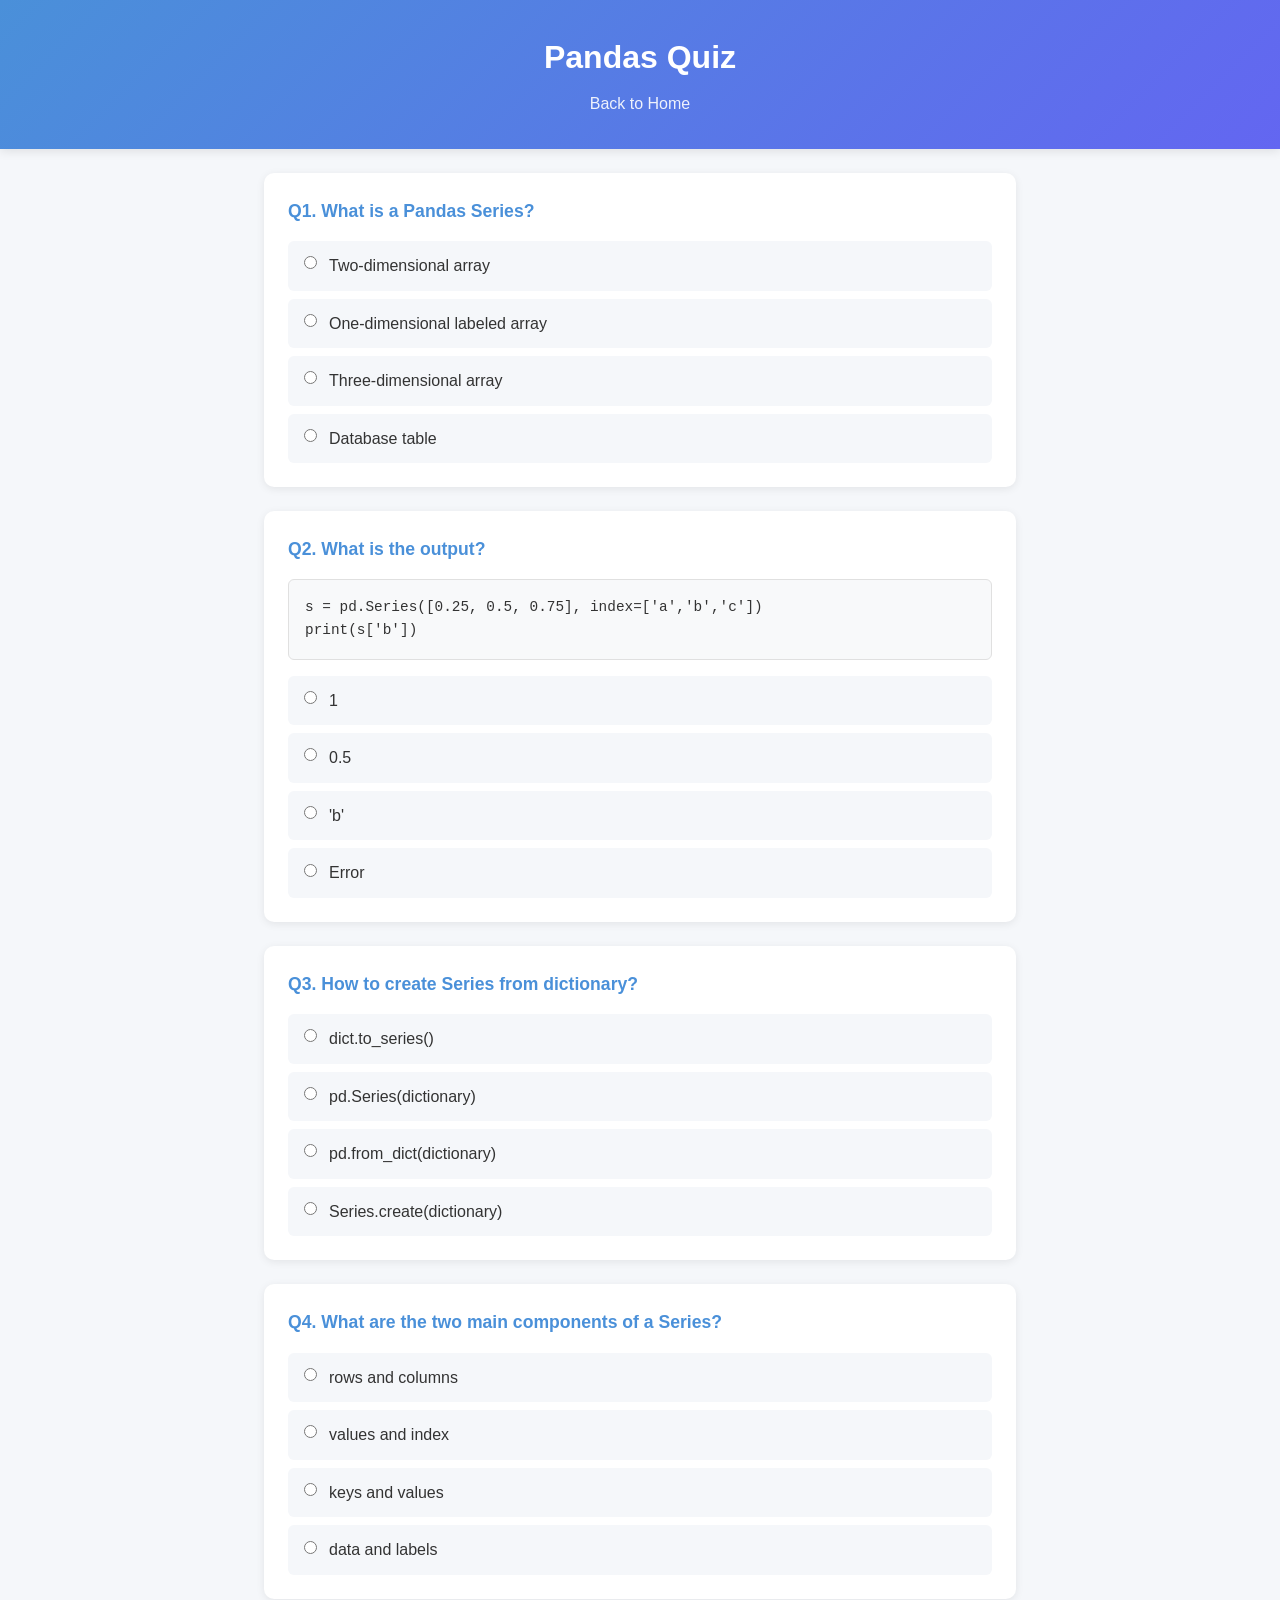
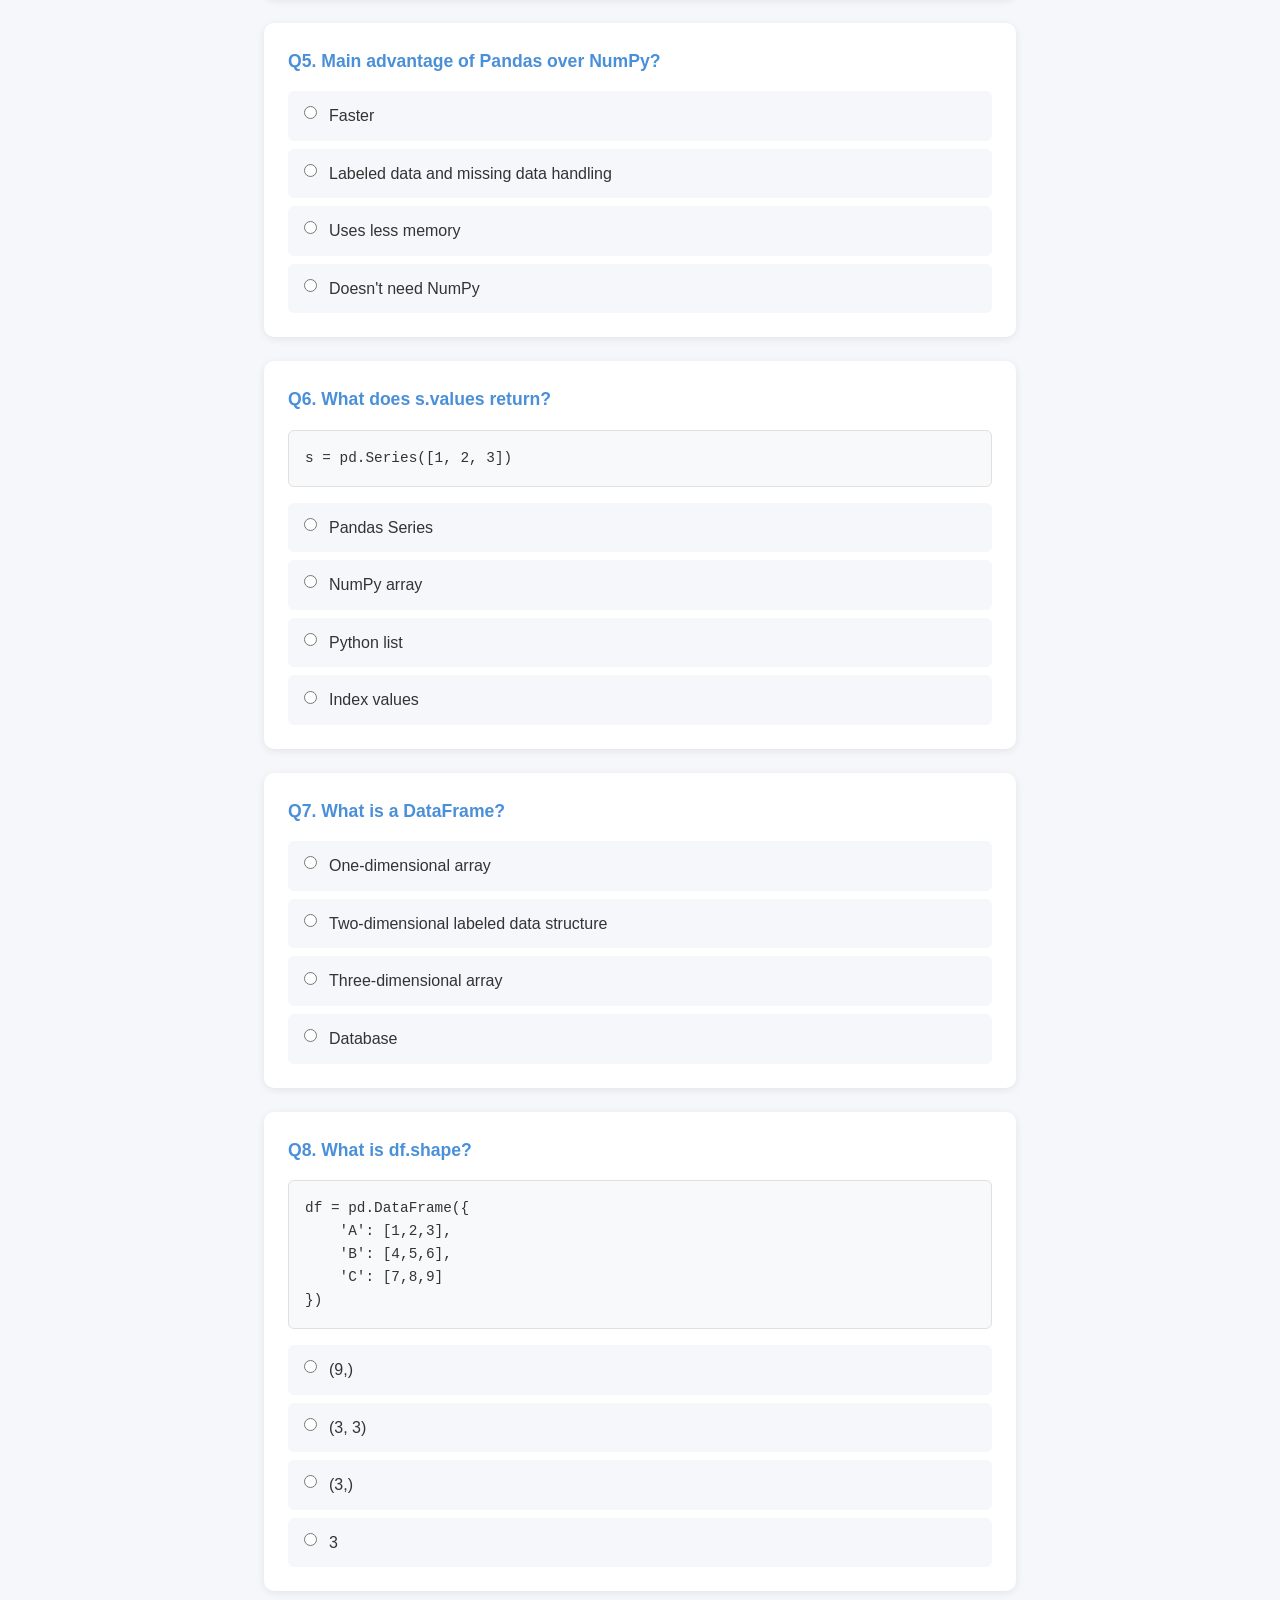
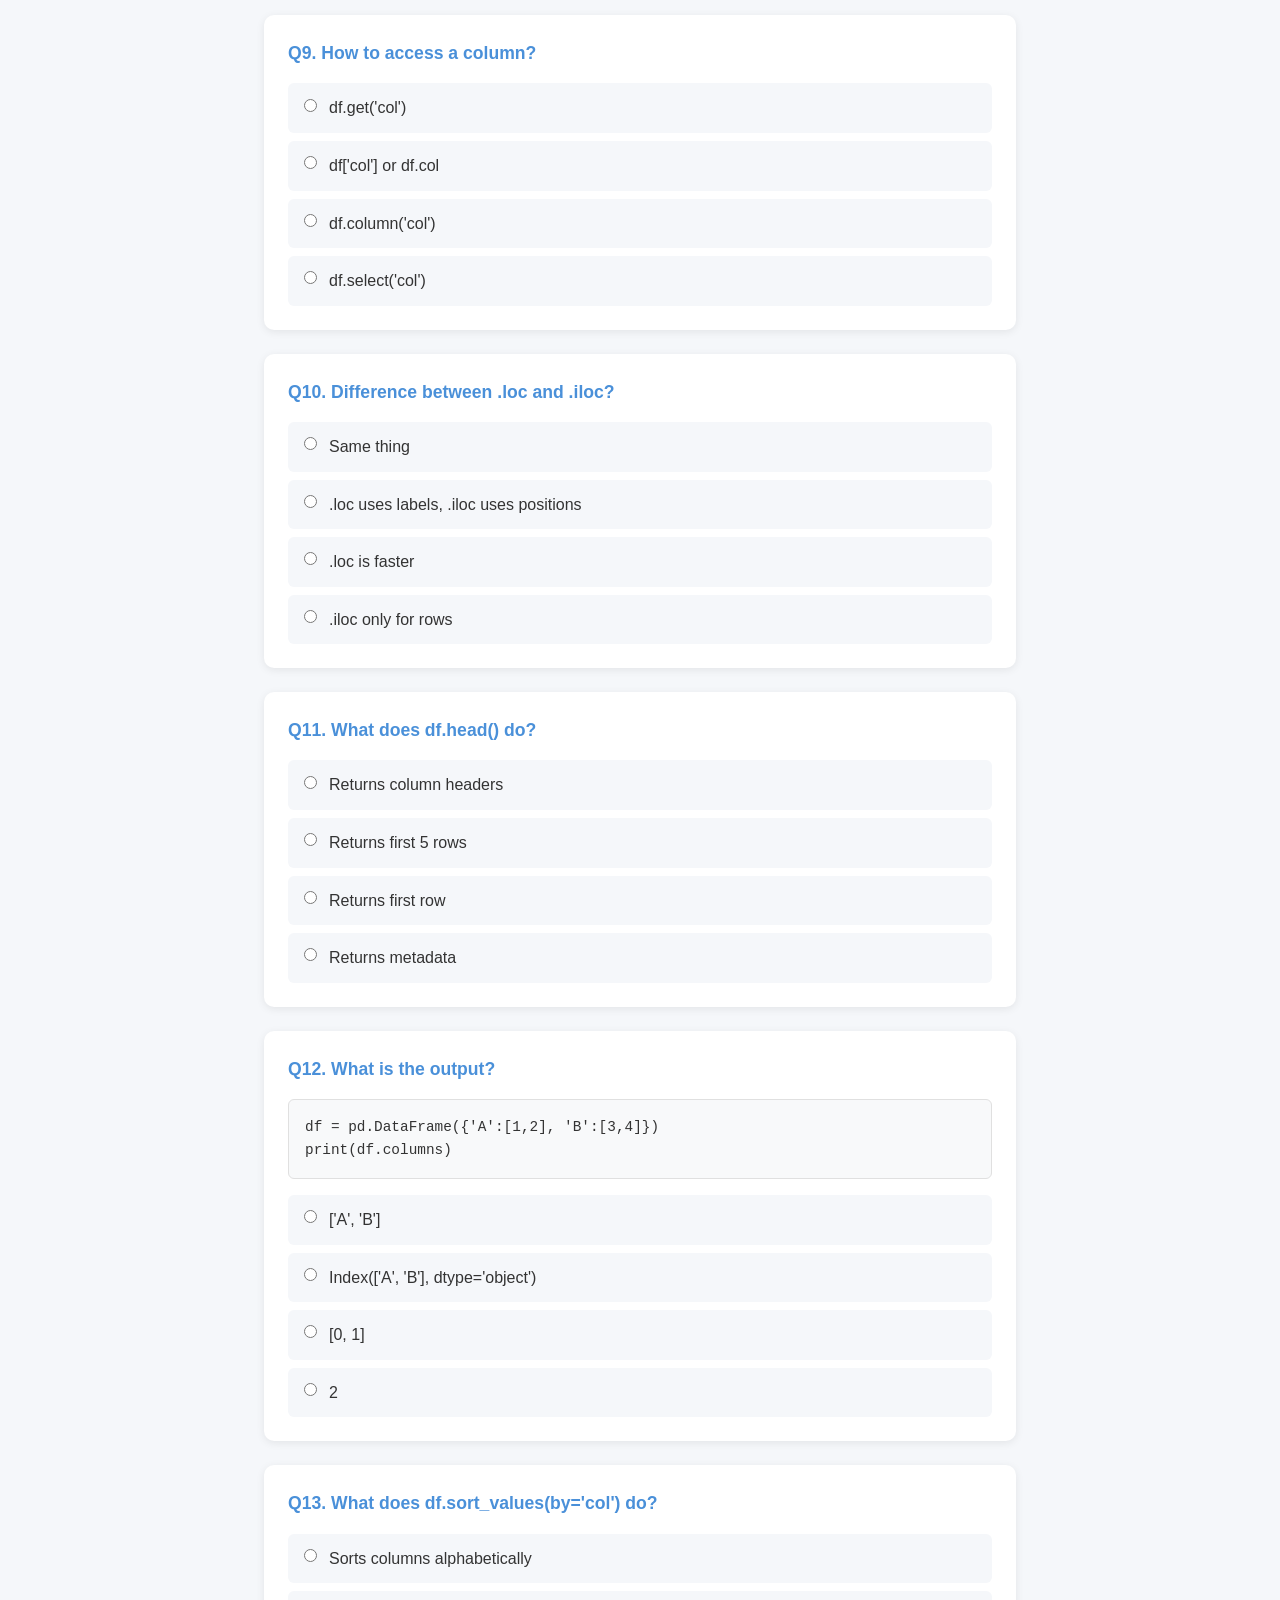
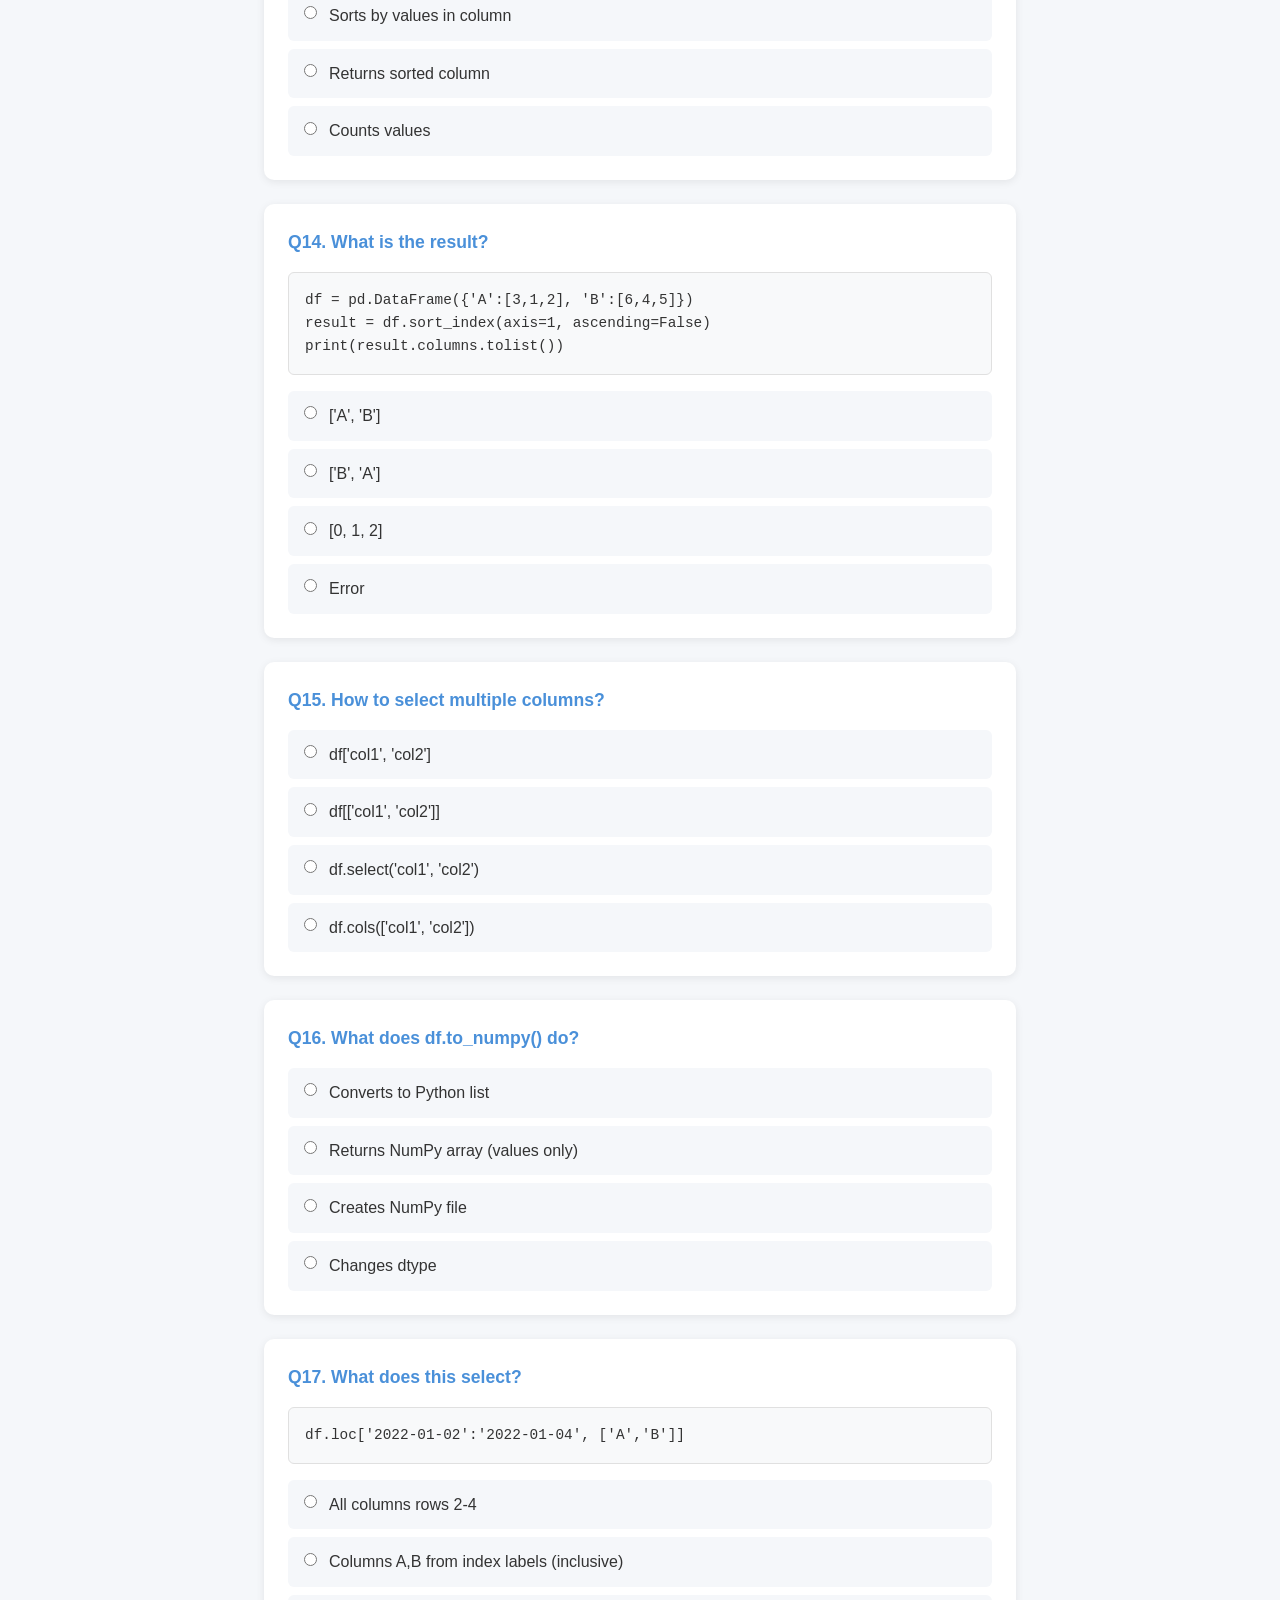
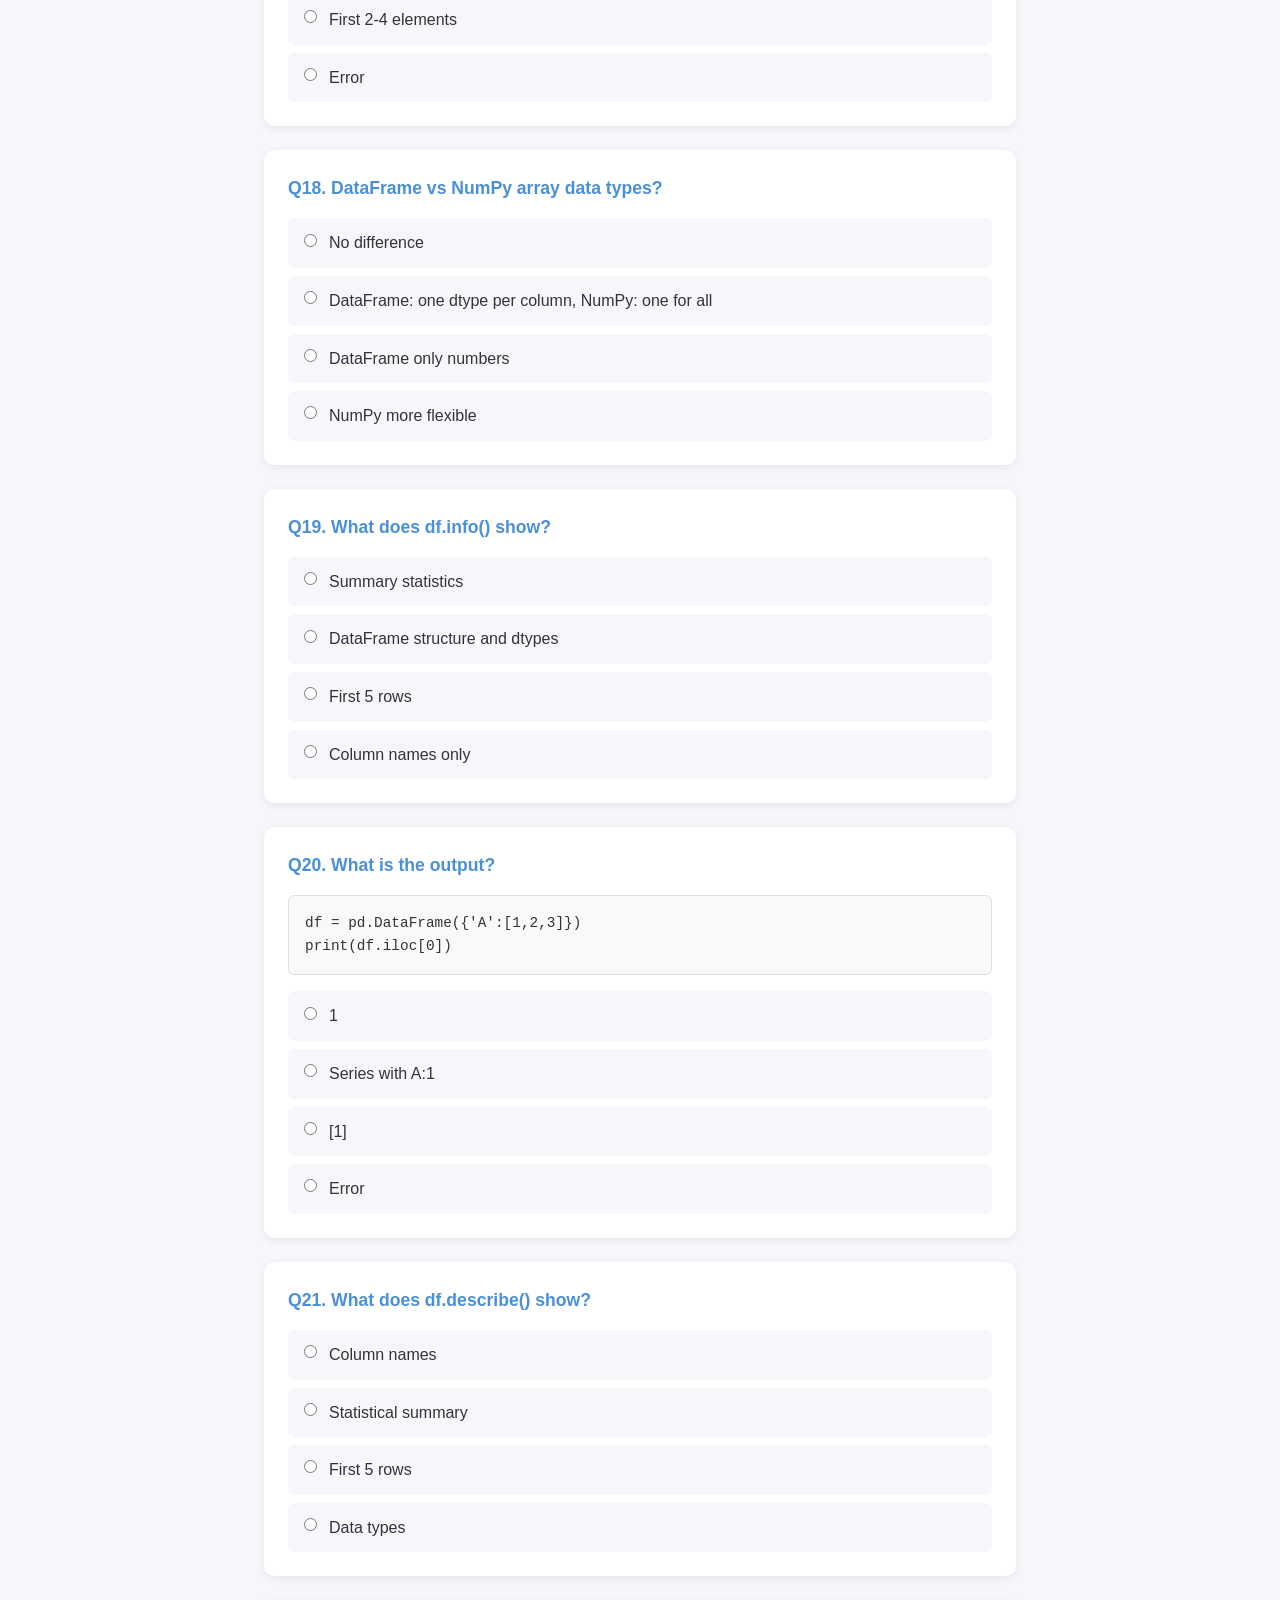
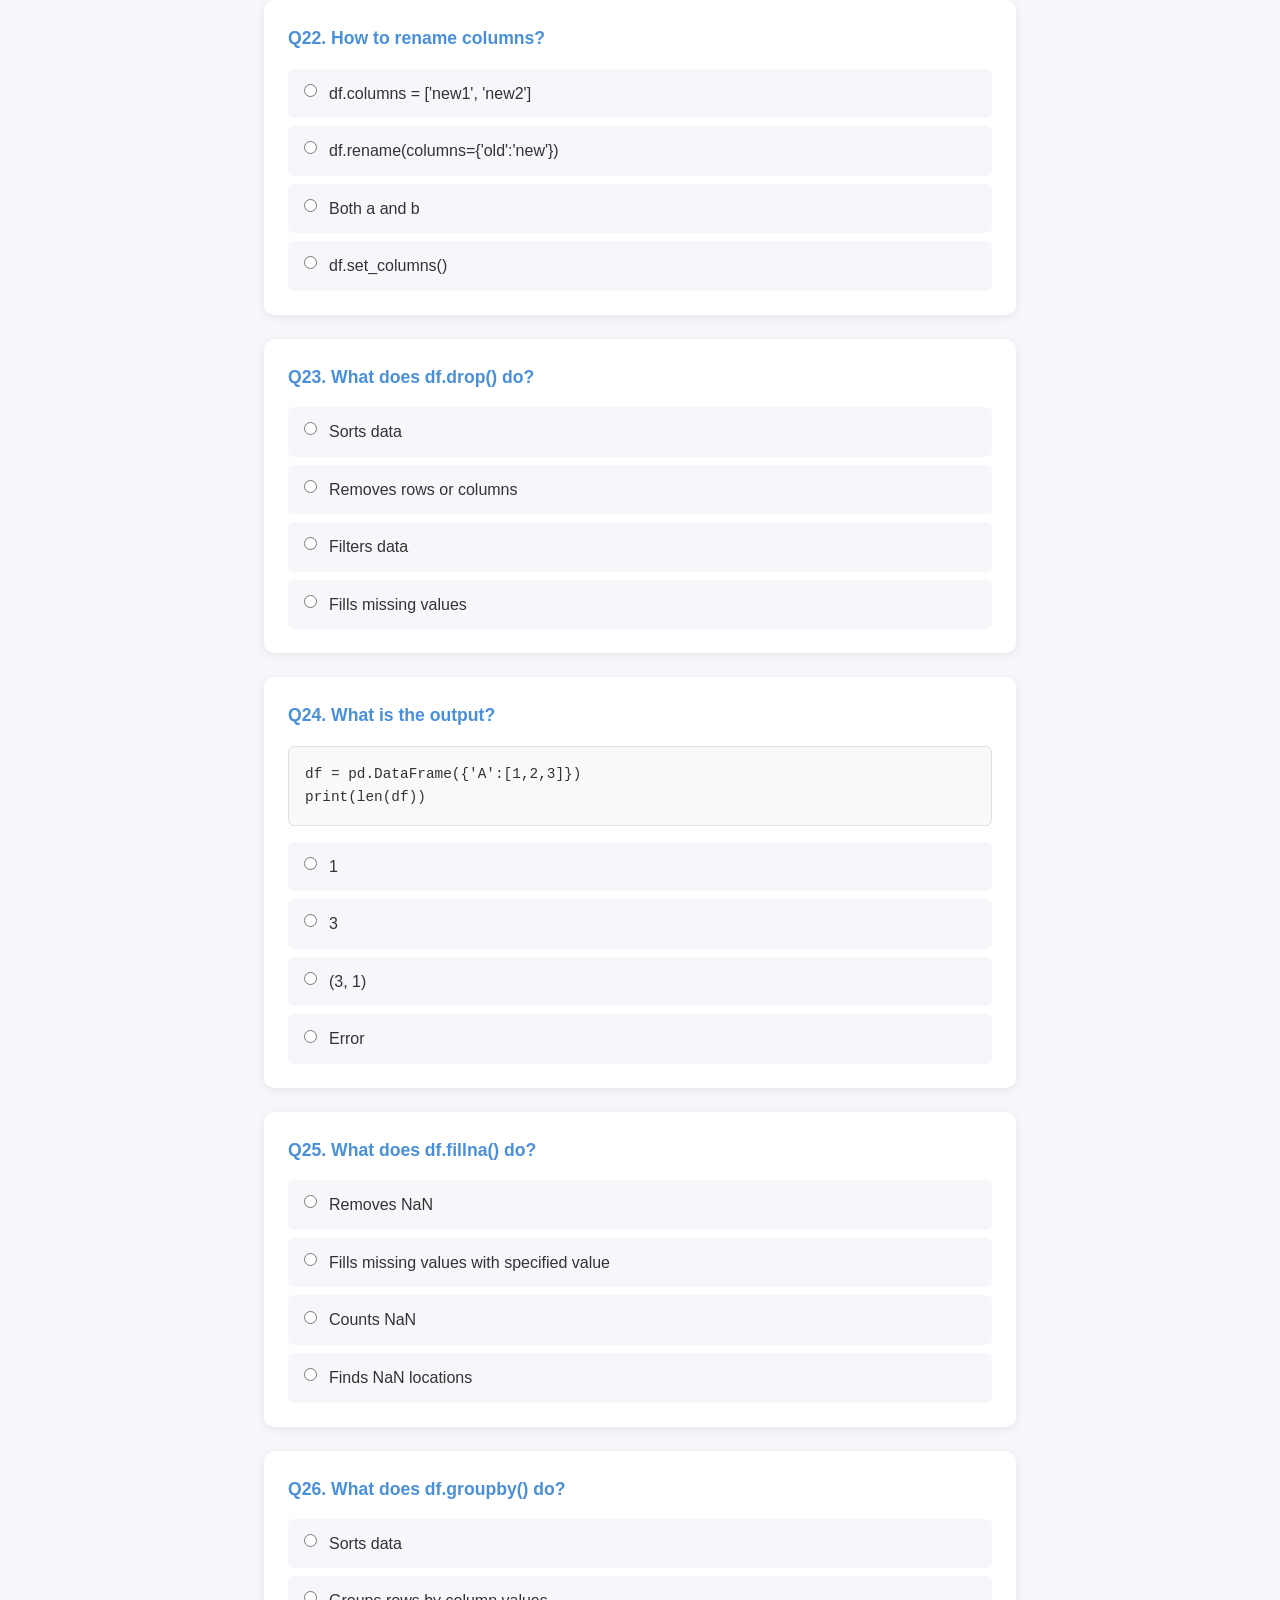
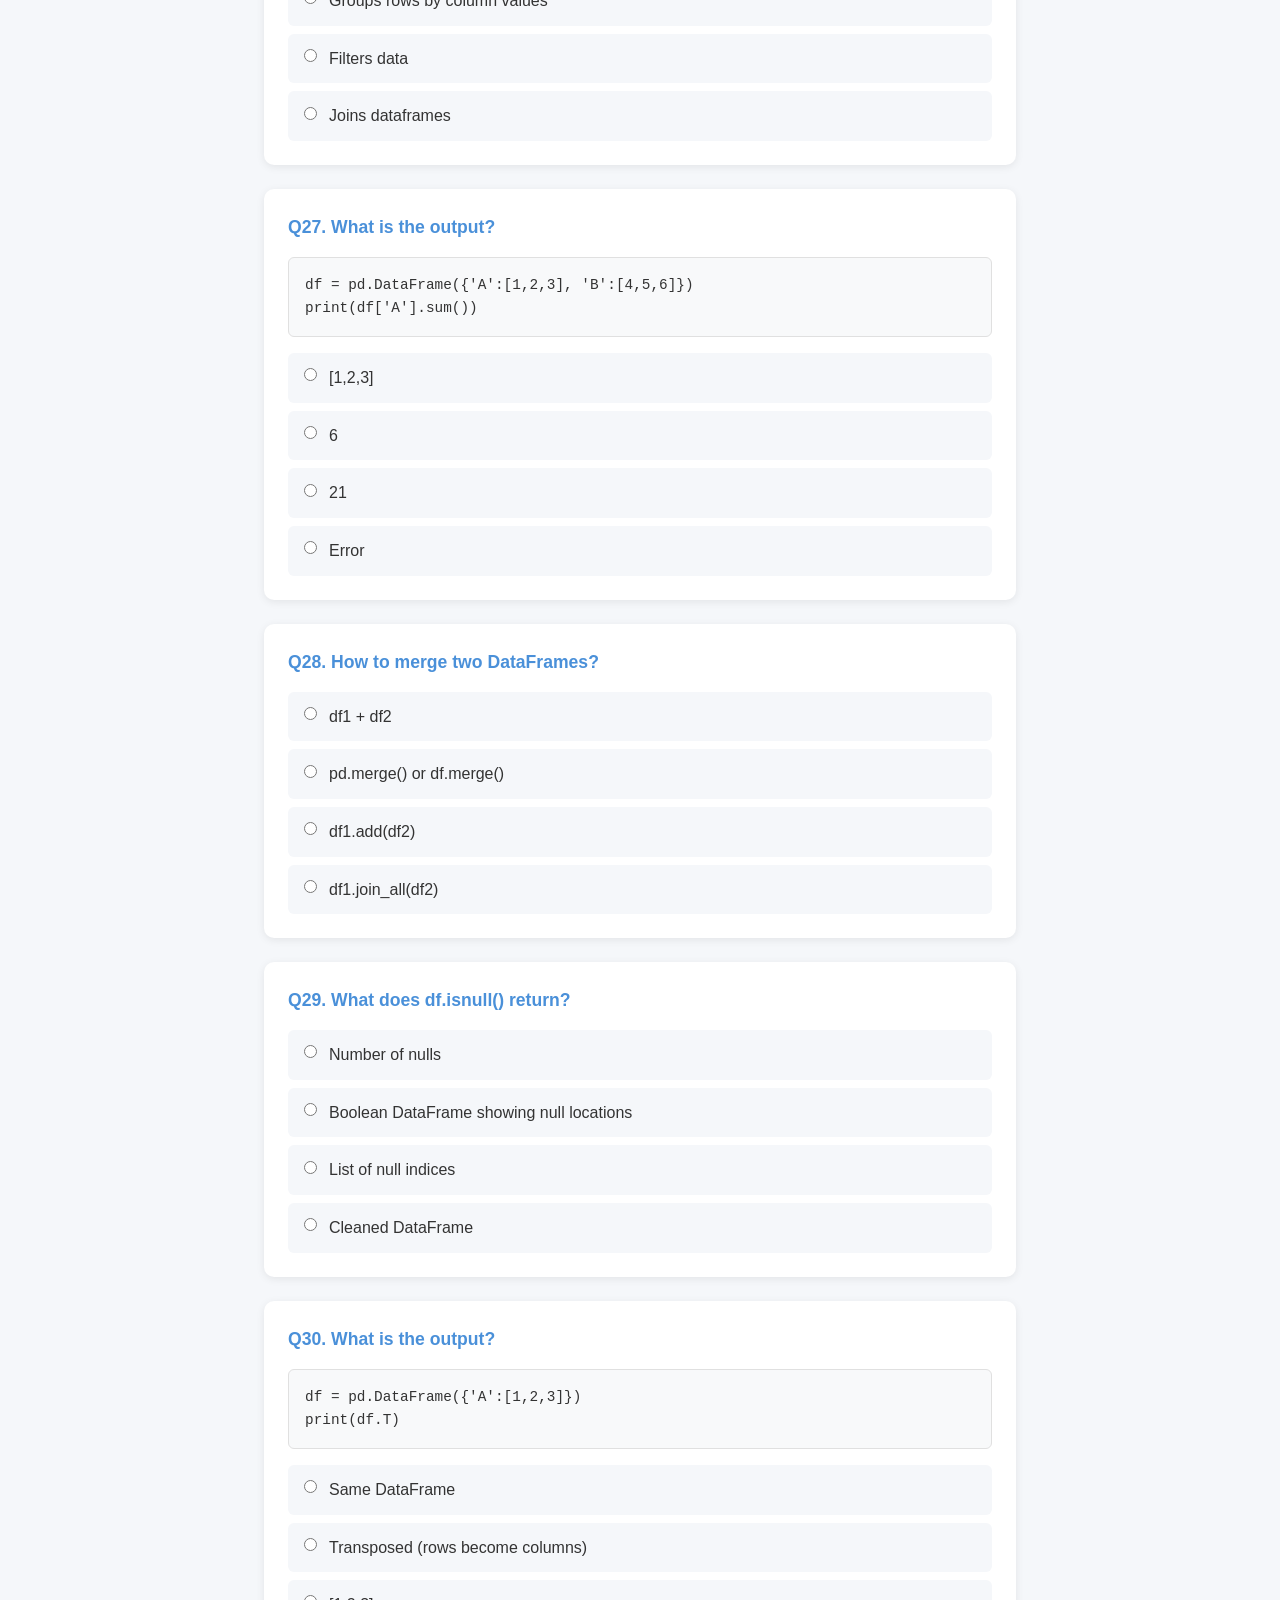
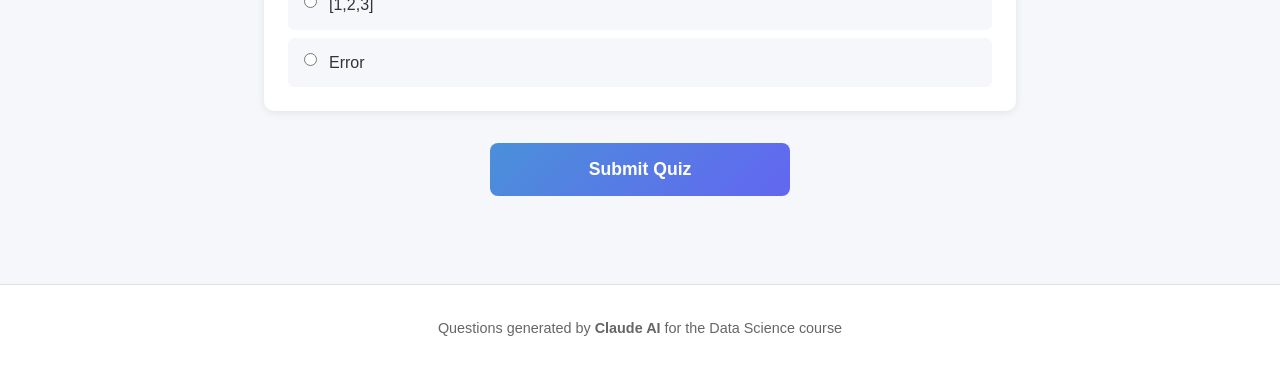
==== html/pandas_quiz.html @ d698b7fb "Add files via upload" ====
<!DOCTYPE html>
<html lang="en">
<head>
    <meta charset="UTF-8">
    <meta name="viewport" content="width=device-width, initial-scale=1.0">
    <title>Pandas Quiz - Data Science Quizzes</title>
    <link rel="stylesheet" href="../css/styles.css">
</head>
<body>
    <header class="header">
        <h1>Pandas Quiz</h1>
        <p><a href="../index.html">Back to Home</a></p>
    </header>

    <main class="quiz-container">
        <div class="score" id="score"></div>

        <div class="question">
            <h3>Q1. What is a Pandas Series?</h3>
            <div class="options">
                <label><input type="radio" name="q1" value="a"> Two-dimensional array</label>
                <label><input type="radio" name="q1" value="b"> One-dimensional labeled array</label>
                <label><input type="radio" name="q1" value="c"> Three-dimensional array</label>
                <label><input type="radio" name="q1" value="d"> Database table</label>
            </div>
            <div class="feedback" id="f1"></div>
        </div>

        <div class="question">
            <h3>Q2. What is the output?</h3>
            <div class="code">s = pd.Series([0.25, 0.5, 0.75], index=['a','b','c'])
print(s['b'])</div>
            <div class="options">
                <label><input type="radio" name="q2" value="a"> 1</label>
                <label><input type="radio" name="q2" value="b"> 0.5</label>
                <label><input type="radio" name="q2" value="c"> 'b'</label>
                <label><input type="radio" name="q2" value="d"> Error</label>
            </div>
            <div class="feedback" id="f2"></div>
        </div>

        <div class="question">
            <h3>Q3. How to create Series from dictionary?</h3>
            <div class="options">
                <label><input type="radio" name="q3" value="a"> dict.to_series()</label>
                <label><input type="radio" name="q3" value="b"> pd.Series(dictionary)</label>
                <label><input type="radio" name="q3" value="c"> pd.from_dict(dictionary)</label>
                <label><input type="radio" name="q3" value="d"> Series.create(dictionary)</label>
            </div>
            <div class="feedback" id="f3"></div>
        </div>

        <div class="question">
            <h3>Q4. What are the two main components of a Series?</h3>
            <div class="options">
                <label><input type="radio" name="q4" value="a"> rows and columns</label>
                <label><input type="radio" name="q4" value="b"> values and index</label>
                <label><input type="radio" name="q4" value="c"> keys and values</label>
                <label><input type="radio" name="q4" value="d"> data and labels</label>
            </div>
            <div class="feedback" id="f4"></div>
        </div>

        <div class="question">
            <h3>Q5. Main advantage of Pandas over NumPy?</h3>
            <div class="options">
                <label><input type="radio" name="q5" value="a"> Faster</label>
                <label><input type="radio" name="q5" value="b"> Labeled data and missing data handling</label>
                <label><input type="radio" name="q5" value="c"> Uses less memory</label>
                <label><input type="radio" name="q5" value="d"> Doesn't need NumPy</label>
            </div>
            <div class="feedback" id="f5"></div>
        </div>

        <div class="question">
            <h3>Q6. What does s.values return?</h3>
            <div class="code">s = pd.Series([1, 2, 3])</div>
            <div class="options">
                <label><input type="radio" name="q6" value="a"> Pandas Series</label>
                <label><input type="radio" name="q6" value="b"> NumPy array</label>
                <label><input type="radio" name="q6" value="c"> Python list</label>
                <label><input type="radio" name="q6" value="d"> Index values</label>
            </div>
            <div class="feedback" id="f6"></div>
        </div>

        <div class="question">
            <h3>Q7. What is a DataFrame?</h3>
            <div class="options">
                <label><input type="radio" name="q7" value="a"> One-dimensional array</label>
                <label><input type="radio" name="q7" value="b"> Two-dimensional labeled data structure</label>
                <label><input type="radio" name="q7" value="c"> Three-dimensional array</label>
                <label><input type="radio" name="q7" value="d"> Database</label>
            </div>
            <div class="feedback" id="f7"></div>
        </div>

        <div class="question">
            <h3>Q8. What is df.shape?</h3>
            <div class="code">df = pd.DataFrame({
    'A': [1,2,3],
    'B': [4,5,6],
    'C': [7,8,9]
})</div>
            <div class="options">
                <label><input type="radio" name="q8" value="a"> (9,)</label>
                <label><input type="radio" name="q8" value="b"> (3, 3)</label>
                <label><input type="radio" name="q8" value="c"> (3,)</label>
                <label><input type="radio" name="q8" value="d"> 3</label>
            </div>
            <div class="feedback" id="f8"></div>
        </div>

        <div class="question">
            <h3>Q9. How to access a column?</h3>
            <div class="options">
                <label><input type="radio" name="q9" value="a"> df.get('col')</label>
                <label><input type="radio" name="q9" value="b"> df['col'] or df.col</label>
                <label><input type="radio" name="q9" value="c"> df.column('col')</label>
                <label><input type="radio" name="q9" value="d"> df.select('col')</label>
            </div>
            <div class="feedback" id="f9"></div>
        </div>

        <div class="question">
            <h3>Q10. Difference between .loc and .iloc?</h3>
            <div class="options">
                <label><input type="radio" name="q10" value="a"> Same thing</label>
                <label><input type="radio" name="q10" value="b"> .loc uses labels, .iloc uses positions</label>
                <label><input type="radio" name="q10" value="c"> .loc is faster</label>
                <label><input type="radio" name="q10" value="d"> .iloc only for rows</label>
            </div>
            <div class="feedback" id="f10"></div>
        </div>

        <div class="question">
            <h3>Q11. What does df.head() do?</h3>
            <div class="options">
                <label><input type="radio" name="q11" value="a"> Returns column headers</label>
                <label><input type="radio" name="q11" value="b"> Returns first 5 rows</label>
                <label><input type="radio" name="q11" value="c"> Returns first row</label>
                <label><input type="radio" name="q11" value="d"> Returns metadata</label>
            </div>
            <div class="feedback" id="f11"></div>
        </div>

        <div class="question">
            <h3>Q12. What is the output?</h3>
            <div class="code">df = pd.DataFrame({'A':[1,2], 'B':[3,4]})
print(df.columns)</div>
            <div class="options">
                <label><input type="radio" name="q12" value="a"> ['A', 'B']</label>
                <label><input type="radio" name="q12" value="b"> Index(['A', 'B'], dtype='object')</label>
                <label><input type="radio" name="q12" value="c"> [0, 1]</label>
                <label><input type="radio" name="q12" value="d"> 2</label>
            </div>
            <div class="feedback" id="f12"></div>
        </div>

        <div class="question">
            <h3>Q13. What does df.sort_values(by='col') do?</h3>
            <div class="options">
                <label><input type="radio" name="q13" value="a"> Sorts columns alphabetically</label>
                <label><input type="radio" name="q13" value="b"> Sorts by values in column</label>
                <label><input type="radio" name="q13" value="c"> Returns sorted column</label>
                <label><input type="radio" name="q13" value="d"> Counts values</label>
            </div>
            <div class="feedback" id="f13"></div>
        </div>

        <div class="question">
            <h3>Q14. What is the result?</h3>
            <div class="code">df = pd.DataFrame({'A':[3,1,2], 'B':[6,4,5]})
result = df.sort_index(axis=1, ascending=False)
print(result.columns.tolist())</div>
            <div class="options">
                <label><input type="radio" name="q14" value="a"> ['A', 'B']</label>
                <label><input type="radio" name="q14" value="b"> ['B', 'A']</label>
                <label><input type="radio" name="q14" value="c"> [0, 1, 2]</label>
                <label><input type="radio" name="q14" value="d"> Error</label>
            </div>
            <div class="feedback" id="f14"></div>
        </div>

        <div class="question">
            <h3>Q15. How to select multiple columns?</h3>
            <div class="options">
                <label><input type="radio" name="q15" value="a"> df['col1', 'col2']</label>
                <label><input type="radio" name="q15" value="b"> df[['col1', 'col2']]</label>
                <label><input type="radio" name="q15" value="c"> df.select('col1', 'col2')</label>
                <label><input type="radio" name="q15" value="d"> df.cols(['col1', 'col2'])</label>
            </div>
            <div class="feedback" id="f15"></div>
        </div>

        <div class="question">
            <h3>Q16. What does df.to_numpy() do?</h3>
            <div class="options">
                <label><input type="radio" name="q16" value="a"> Converts to Python list</label>
                <label><input type="radio" name="q16" value="b"> Returns NumPy array (values only)</label>
                <label><input type="radio" name="q16" value="c"> Creates NumPy file</label>
                <label><input type="radio" name="q16" value="d"> Changes dtype</label>
            </div>
            <div class="feedback" id="f16"></div>
        </div>

        <div class="question">
            <h3>Q17. What does this select?</h3>
            <div class="code">df.loc['2022-01-02':'2022-01-04', ['A','B']]</div>
            <div class="options">
                <label><input type="radio" name="q17" value="a"> All columns rows 2-4</label>
                <label><input type="radio" name="q17" value="b"> Columns A,B from index labels (inclusive)</label>
                <label><input type="radio" name="q17" value="c"> First 2-4 elements</label>
                <label><input type="radio" name="q17" value="d"> Error</label>
            </div>
            <div class="feedback" id="f17"></div>
        </div>

        <div class="question">
            <h3>Q18. DataFrame vs NumPy array data types?</h3>
            <div class="options">
                <label><input type="radio" name="q18" value="a"> No difference</label>
                <label><input type="radio" name="q18" value="b"> DataFrame: one dtype per column, NumPy: one for all</label>
                <label><input type="radio" name="q18" value="c"> DataFrame only numbers</label>
                <label><input type="radio" name="q18" value="d"> NumPy more flexible</label>
            </div>
            <div class="feedback" id="f18"></div>
        </div>

        <div class="question">
            <h3>Q19. What does df.info() show?</h3>
            <div class="options">
                <label><input type="radio" name="q19" value="a"> Summary statistics</label>
                <label><input type="radio" name="q19" value="b"> DataFrame structure and dtypes</label>
                <label><input type="radio" name="q19" value="c"> First 5 rows</label>
                <label><input type="radio" name="q19" value="d"> Column names only</label>
            </div>
            <div class="feedback" id="f19"></div>
        </div>

        <div class="question">
            <h3>Q20. What is the output?</h3>
            <div class="code">df = pd.DataFrame({'A':[1,2,3]})
print(df.iloc[0])</div>
            <div class="options">
                <label><input type="radio" name="q20" value="a"> 1</label>
                <label><input type="radio" name="q20" value="b"> Series with A:1</label>
                <label><input type="radio" name="q20" value="c"> [1]</label>
                <label><input type="radio" name="q20" value="d"> Error</label>
            </div>
            <div class="feedback" id="f20"></div>
        </div>

        <div class="question">
            <h3>Q21. What does df.describe() show?</h3>
            <div class="options">
                <label><input type="radio" name="q21" value="a"> Column names</label>
                <label><input type="radio" name="q21" value="b"> Statistical summary</label>
                <label><input type="radio" name="q21" value="c"> First 5 rows</label>
                <label><input type="radio" name="q21" value="d"> Data types</label>
            </div>
            <div class="feedback" id="f21"></div>
        </div>

        <div class="question">
            <h3>Q22. How to rename columns?</h3>
            <div class="options">
                <label><input type="radio" name="q22" value="a"> df.columns = ['new1', 'new2']</label>
                <label><input type="radio" name="q22" value="b"> df.rename(columns={'old':'new'})</label>
                <label><input type="radio" name="q22" value="c"> Both a and b</label>
                <label><input type="radio" name="q22" value="d"> df.set_columns()</label>
            </div>
            <div class="feedback" id="f22"></div>
        </div>

        <div class="question">
            <h3>Q23. What does df.drop() do?</h3>
            <div class="options">
                <label><input type="radio" name="q23" value="a"> Sorts data</label>
                <label><input type="radio" name="q23" value="b"> Removes rows or columns</label>
                <label><input type="radio" name="q23" value="c"> Filters data</label>
                <label><input type="radio" name="q23" value="d"> Fills missing values</label>
            </div>
            <div class="feedback" id="f23"></div>
        </div>

        <div class="question">
            <h3>Q24. What is the output?</h3>
            <div class="code">df = pd.DataFrame({'A':[1,2,3]})
print(len(df))</div>
            <div class="options">
                <label><input type="radio" name="q24" value="a"> 1</label>
                <label><input type="radio" name="q24" value="b"> 3</label>
                <label><input type="radio" name="q24" value="c"> (3, 1)</label>
                <label><input type="radio" name="q24" value="d"> Error</label>
            </div>
            <div class="feedback" id="f24"></div>
        </div>

        <div class="question">
            <h3>Q25. What does df.fillna() do?</h3>
            <div class="options">
                <label><input type="radio" name="q25" value="a"> Removes NaN</label>
                <label><input type="radio" name="q25" value="b"> Fills missing values with specified value</label>
                <label><input type="radio" name="q25" value="c"> Counts NaN</label>
                <label><input type="radio" name="q25" value="d"> Finds NaN locations</label>
            </div>
            <div class="feedback" id="f25"></div>
        </div>

        <div class="question">
            <h3>Q26. What does df.groupby() do?</h3>
            <div class="options">
                <label><input type="radio" name="q26" value="a"> Sorts data</label>
                <label><input type="radio" name="q26" value="b"> Groups rows by column values</label>
                <label><input type="radio" name="q26" value="c"> Filters data</label>
                <label><input type="radio" name="q26" value="d"> Joins dataframes</label>
            </div>
            <div class="feedback" id="f26"></div>
        </div>

        <div class="question">
            <h3>Q27. What is the output?</h3>
            <div class="code">df = pd.DataFrame({'A':[1,2,3], 'B':[4,5,6]})
print(df['A'].sum())</div>
            <div class="options">
                <label><input type="radio" name="q27" value="a"> [1,2,3]</label>
                <label><input type="radio" name="q27" value="b"> 6</label>
                <label><input type="radio" name="q27" value="c"> 21</label>
                <label><input type="radio" name="q27" value="d"> Error</label>
            </div>
            <div class="feedback" id="f27"></div>
        </div>

        <div class="question">
            <h3>Q28. How to merge two DataFrames?</h3>
            <div class="options">
                <label><input type="radio" name="q28" value="a"> df1 + df2</label>
                <label><input type="radio" name="q28" value="b"> pd.merge() or df.merge()</label>
                <label><input type="radio" name="q28" value="c"> df1.add(df2)</label>
                <label><input type="radio" name="q28" value="d"> df1.join_all(df2)</label>
            </div>
            <div class="feedback" id="f28"></div>
        </div>

        <div class="question">
            <h3>Q29. What does df.isnull() return?</h3>
            <div class="options">
                <label><input type="radio" name="q29" value="a"> Number of nulls</label>
                <label><input type="radio" name="q29" value="b"> Boolean DataFrame showing null locations</label>
                <label><input type="radio" name="q29" value="c"> List of null indices</label>
                <label><input type="radio" name="q29" value="d"> Cleaned DataFrame</label>
            </div>
            <div class="feedback" id="f29"></div>
        </div>

        <div class="question">
            <h3>Q30. What is the output?</h3>
            <div class="code">df = pd.DataFrame({'A':[1,2,3]})
print(df.T)</div>
            <div class="options">
                <label><input type="radio" name="q30" value="a"> Same DataFrame</label>
                <label><input type="radio" name="q30" value="b"> Transposed (rows become columns)</label>
                <label><input type="radio" name="q30" value="c"> [1,2,3]</label>
                <label><input type="radio" name="q30" value="d"> Error</label>
            </div>
            <div class="feedback" id="f30"></div>
        </div>

        <button class="submit-btn" onclick="submitQuiz()">Submit Quiz</button>
    </main>

    <footer class="footer">
        <p>Questions generated by <strong>Claude AI</strong> for the Data Science course</p>
    </footer>

    <script src="../js/quiz.js"></script>
    <script>
        const answers = {
            q1:'b', q2:'b', q3:'b', q4:'b', q5:'b', q6:'b', q7:'b', q8:'b', q9:'b', q10:'b',
            q11:'b', q12:'b', q13:'b', q14:'b', q15:'b', q16:'b', q17:'b', q18:'b', q19:'b', q20:'b',
            q21:'b', q22:'c', q23:'b', q24:'b', q25:'b', q26:'b', q27:'b', q28:'b', q29:'b', q30:'b'
        };

        const explanations = {
            q1:'Series is 1D labeled array.',
            q2:'Access by label: s["b"] = 0.5.',
            q3:'pd.Series(dict) creates from dictionary.',
            q4:'Series has values and index.',
            q5:'Pandas adds labels and handles missing data.',
            q6:'.values returns NumPy array.',
            q7:'DataFrame is 2D labeled structure.',
            q8:'3 rows, 3 columns = (3,3).',
            q9:'df["col"] or df.col accesses column.',
            q10:'.loc uses labels, .iloc uses positions.',
            q11:'head() shows first 5 rows.',
            q12:'columns returns Index object.',
            q13:'sort_values sorts by column values.',
            q14:'sort_index(axis=1) sorts columns: B before A.',
            q15:'Double brackets for multiple columns.',
            q16:'to_numpy() returns array without labels.',
            q17:'.loc uses label-based slicing (inclusive).',
            q18:'DataFrame: dtype per column, NumPy: one dtype.',
            q19:'info() shows structure and types.',
            q20:'iloc[0] returns first row as Series.',
            q21:'describe() shows statistics.',
            q22:'Both methods work for renaming.',
            q23:'drop() removes rows/columns.',
            q24:'len() returns number of rows.',
            q25:'fillna() fills missing values.',
            q26:'groupby() groups by column values.',
            q27:'sum() on column: 1+2+3 = 6.',
            q28:'pd.merge() or df.merge() joins DataFrames.',
            q29:'isnull() returns boolean DataFrame.',
            q30:'.T transposes DataFrame.'
        };

        initQuiz(answers, explanations);
    </script>
</body>
</html>
---- css/styles.css ----
/* Data Science Quizzes - Main Styles */

:root {
    --primary-color: #4a90d9;
    --primary-hover: #357abd;
    --success-color: #28a745;
    --success-bg: #d4edda;
    --success-border: #c3e6cb;
    --error-color: #dc3545;
    --error-bg: #f8d7da;
    --error-border: #f5c6cb;
    --text-color: #333;
    --text-muted: #666;
    --bg-color: #f5f7fa;
    --card-bg: #fff;
    --border-color: #e0e0e0;
    --code-bg: #f8f9fa;
}

* {
    box-sizing: border-box;
    margin: 0;
    padding: 0;
}

body {
    font-family: 'Segoe UI', Tahoma, Geneva, Verdana, sans-serif;
    background-color: var(--bg-color);
    color: var(--text-color);
    line-height: 1.6;
    min-height: 100vh;
}

/* Header */
.header {
    background: linear-gradient(135deg, var(--primary-color), #6366f1);
    color: white;
    padding: 2rem;
    text-align: center;
    box-shadow: 0 2px 10px rgba(0, 0, 0, 0.1);
}

.header h1 {
    font-size: 2rem;
    margin-bottom: 0.5rem;
}

.header p {
    opacity: 0.9;
    font-size: 1rem;
}

.header a {
    color: white;
    text-decoration: none;
}

.header a:hover {
    text-decoration: underline;
}

/* Container */
.container {
    max-width: 900px;
    margin: 0 auto;
    padding: 2rem;
}

/* Homepage Styles */
.intro {
    text-align: center;
    margin-bottom: 2rem;
    padding: 1.5rem;
    background: var(--card-bg);
    border-radius: 10px;
    box-shadow: 0 2px 8px rgba(0, 0, 0, 0.08);
}

.intro p {
    color: var(--text-muted);
    font-size: 1.1rem;
}

.quiz-grid {
    display: grid;
    grid-template-columns: repeat(auto-fill, minmax(280px, 1fr));
    gap: 1.5rem;
}

.quiz-card {
    background: var(--card-bg);
    border-radius: 10px;
    padding: 1.5rem;
    box-shadow: 0 2px 8px rgba(0, 0, 0, 0.08);
    transition: transform 0.2s, box-shadow 0.2s;
    text-decoration: none;
    color: inherit;
    display: block;
    border: 2px solid transparent;
}

.quiz-card:hover {
    transform: translateY(-4px);
    box-shadow: 0 6px 20px rgba(0, 0, 0, 0.12);
    border-color: var(--primary-color);
}

.quiz-card h3 {
    color: var(--primary-color);
    margin-bottom: 0.5rem;
    font-size: 1.2rem;
}

.quiz-card p {
    color: var(--text-muted);
    font-size: 0.9rem;
}

.quiz-card .question-count {
    display: inline-block;
    background: var(--bg-color);
    padding: 0.25rem 0.75rem;
    border-radius: 20px;
    font-size: 0.8rem;
    margin-top: 0.75rem;
    color: var(--text-muted);
}

/* Quiz Page Styles */
.quiz-container {
    max-width: 800px;
    margin: 0 auto;
    padding: 1.5rem;
}

.question {
    background: var(--card-bg);
    border-radius: 10px;
    padding: 1.5rem;
    margin-bottom: 1.5rem;
    box-shadow: 0 2px 8px rgba(0, 0, 0, 0.08);
}

.question h3 {
    color: var(--primary-color);
    margin-bottom: 1rem;
    font-size: 1.1rem;
}

.question p {
    margin-bottom: 1rem;
}

.code {
    background: var(--code-bg);
    padding: 1rem;
    border-radius: 6px;
    font-family: 'Consolas', 'Monaco', monospace;
    font-size: 0.9rem;
    overflow-x: auto;
    margin-bottom: 1rem;
    border: 1px solid var(--border-color);
    white-space: pre-wrap;
}

.options {
    display: flex;
    flex-direction: column;
    gap: 0.5rem;
}

.options label {
    display: flex;
    align-items: flex-start;
    padding: 0.75rem 1rem;
    background: var(--bg-color);
    border-radius: 6px;
    cursor: pointer;
    transition: background 0.2s;
}

.options label:hover {
    background: #e8ecf1;
}

.options input[type="radio"] {
    margin-right: 0.75rem;
    margin-top: 0.2rem;
    flex-shrink: 0;
}

.feedback {
    margin-top: 1rem;
    padding: 1rem;
    border-radius: 6px;
    display: none;
}

.feedback.correct {
    background: var(--success-bg);
    color: #155724;
    border: 1px solid var(--success-border);
}

.feedback.incorrect {
    background: var(--error-bg);
    color: #721c24;
    border: 1px solid var(--error-border);
}

/* Submit Button */
.submit-btn {
    display: block;
    width: 100%;
    max-width: 300px;
    margin: 2rem auto;
    padding: 1rem 2rem;
    background: linear-gradient(135deg, var(--primary-color), #6366f1);
    color: white;
    border: none;
    border-radius: 8px;
    font-size: 1.1rem;
    font-weight: 600;
    cursor: pointer;
    transition: transform 0.2s, box-shadow 0.2s;
}

.submit-btn:hover {
    transform: translateY(-2px);
    box-shadow: 0 4px 15px rgba(74, 144, 217, 0.4);
}

.submit-btn:active {
    transform: translateY(0);
}

/* Score Display */
.score {
    text-align: center;
    padding: 2rem;
    background: var(--card-bg);
    border-radius: 10px;
    margin: 2rem 0;
    box-shadow: 0 2px 8px rgba(0, 0, 0, 0.08);
    display: none;
}

.score h2 {
    color: var(--primary-color);
    font-size: 1.8rem;
}

.score .percentage {
    font-size: 3rem;
    font-weight: bold;
    margin: 1rem 0;
}

.score .percentage.excellent {
    color: var(--success-color);
}

.score .percentage.good {
    color: #ffc107;
}

.score .percentage.needs-work {
    color: var(--error-color);
}

/* Back Link */
.back-link {
    display: inline-block;
    margin-bottom: 1rem;
    color: var(--primary-color);
    text-decoration: none;
    font-weight: 500;
}

.back-link:hover {
    text-decoration: underline;
}

/* Footer */
.footer {
    text-align: center;
    padding: 2rem;
    color: var(--text-muted);
    font-size: 0.9rem;
    border-top: 1px solid var(--border-color);
    margin-top: 2rem;
    background: var(--card-bg);
}

.footer a {
    color: var(--primary-color);
    text-decoration: none;
}

.footer a:hover {
    text-decoration: underline;
}

/* Responsive */
@media (max-width: 600px) {
    .header h1 {
        font-size: 1.5rem;
    }

    .container {
        padding: 1rem;
    }

    .quiz-container {
        padding: 1rem;
    }

    .question {
        padding: 1rem;
    }

    .quiz-grid {
        grid-template-columns: 1fr;
    }
}
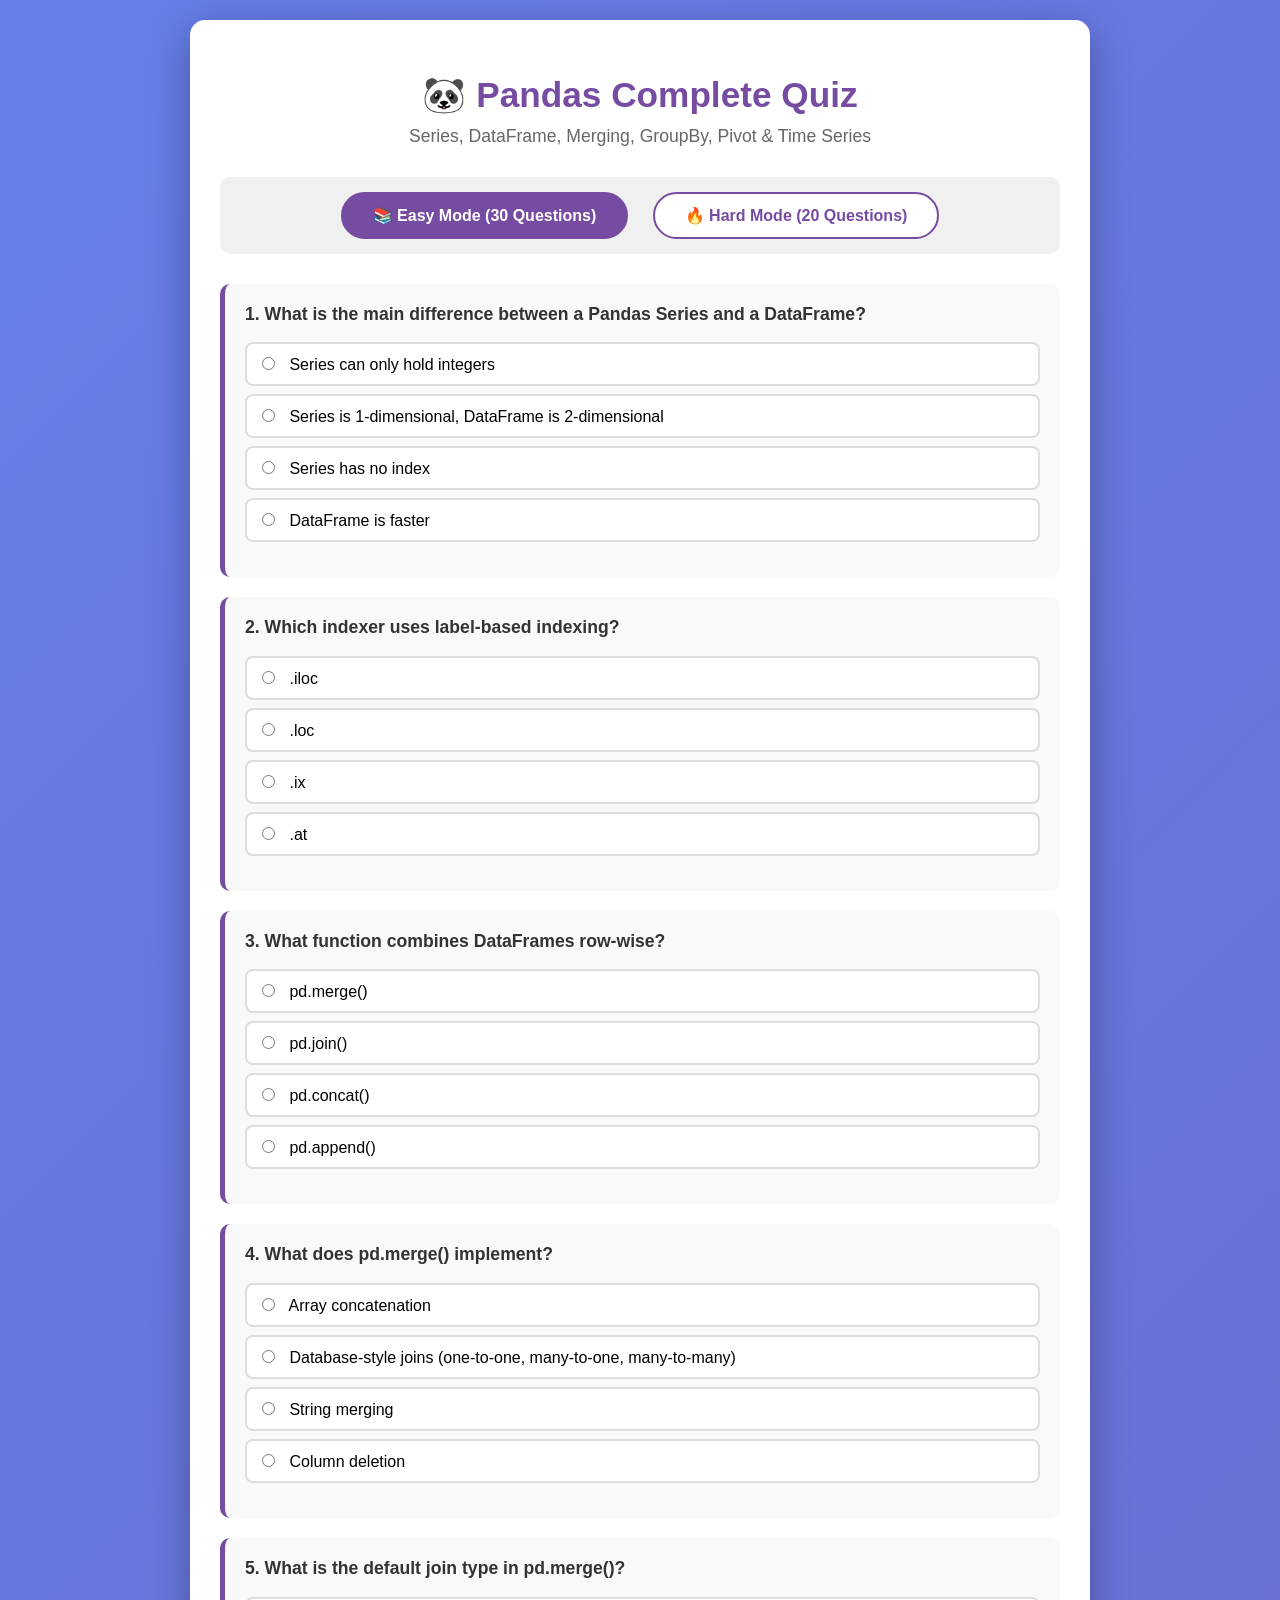
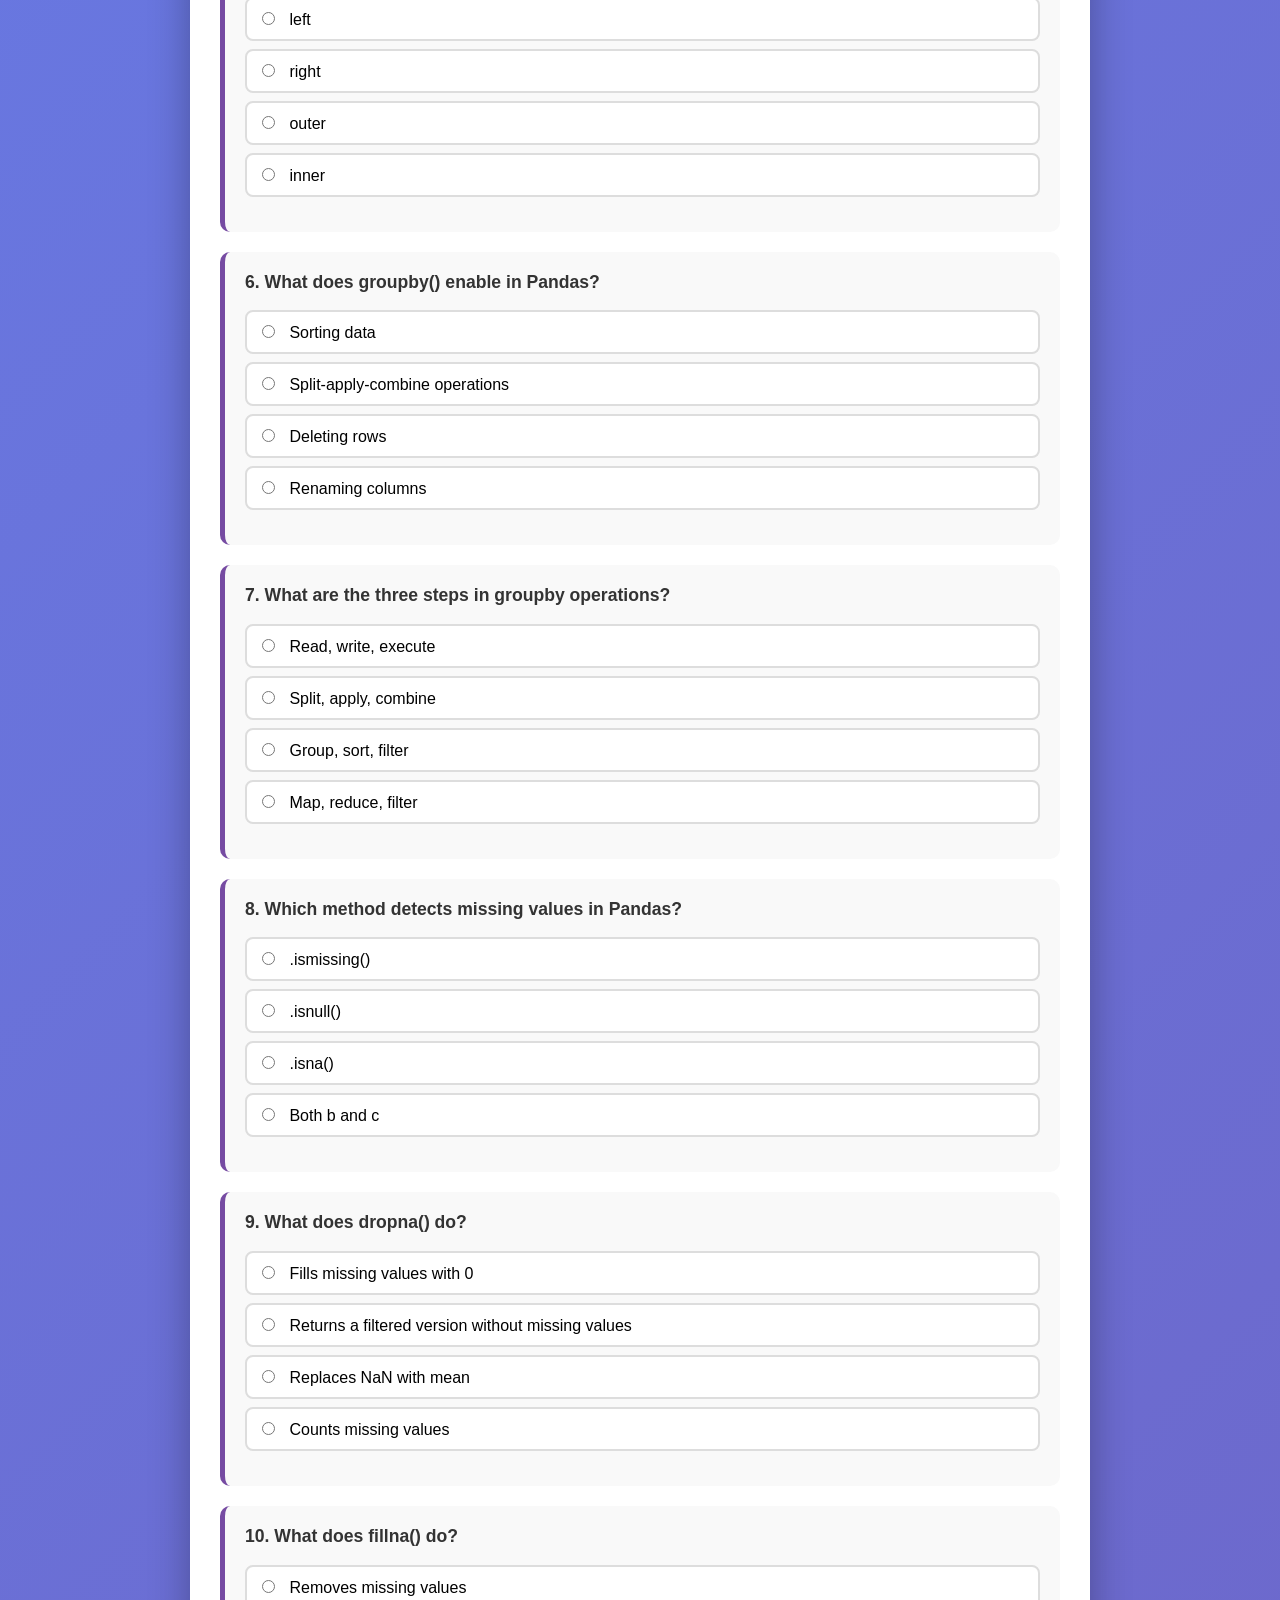
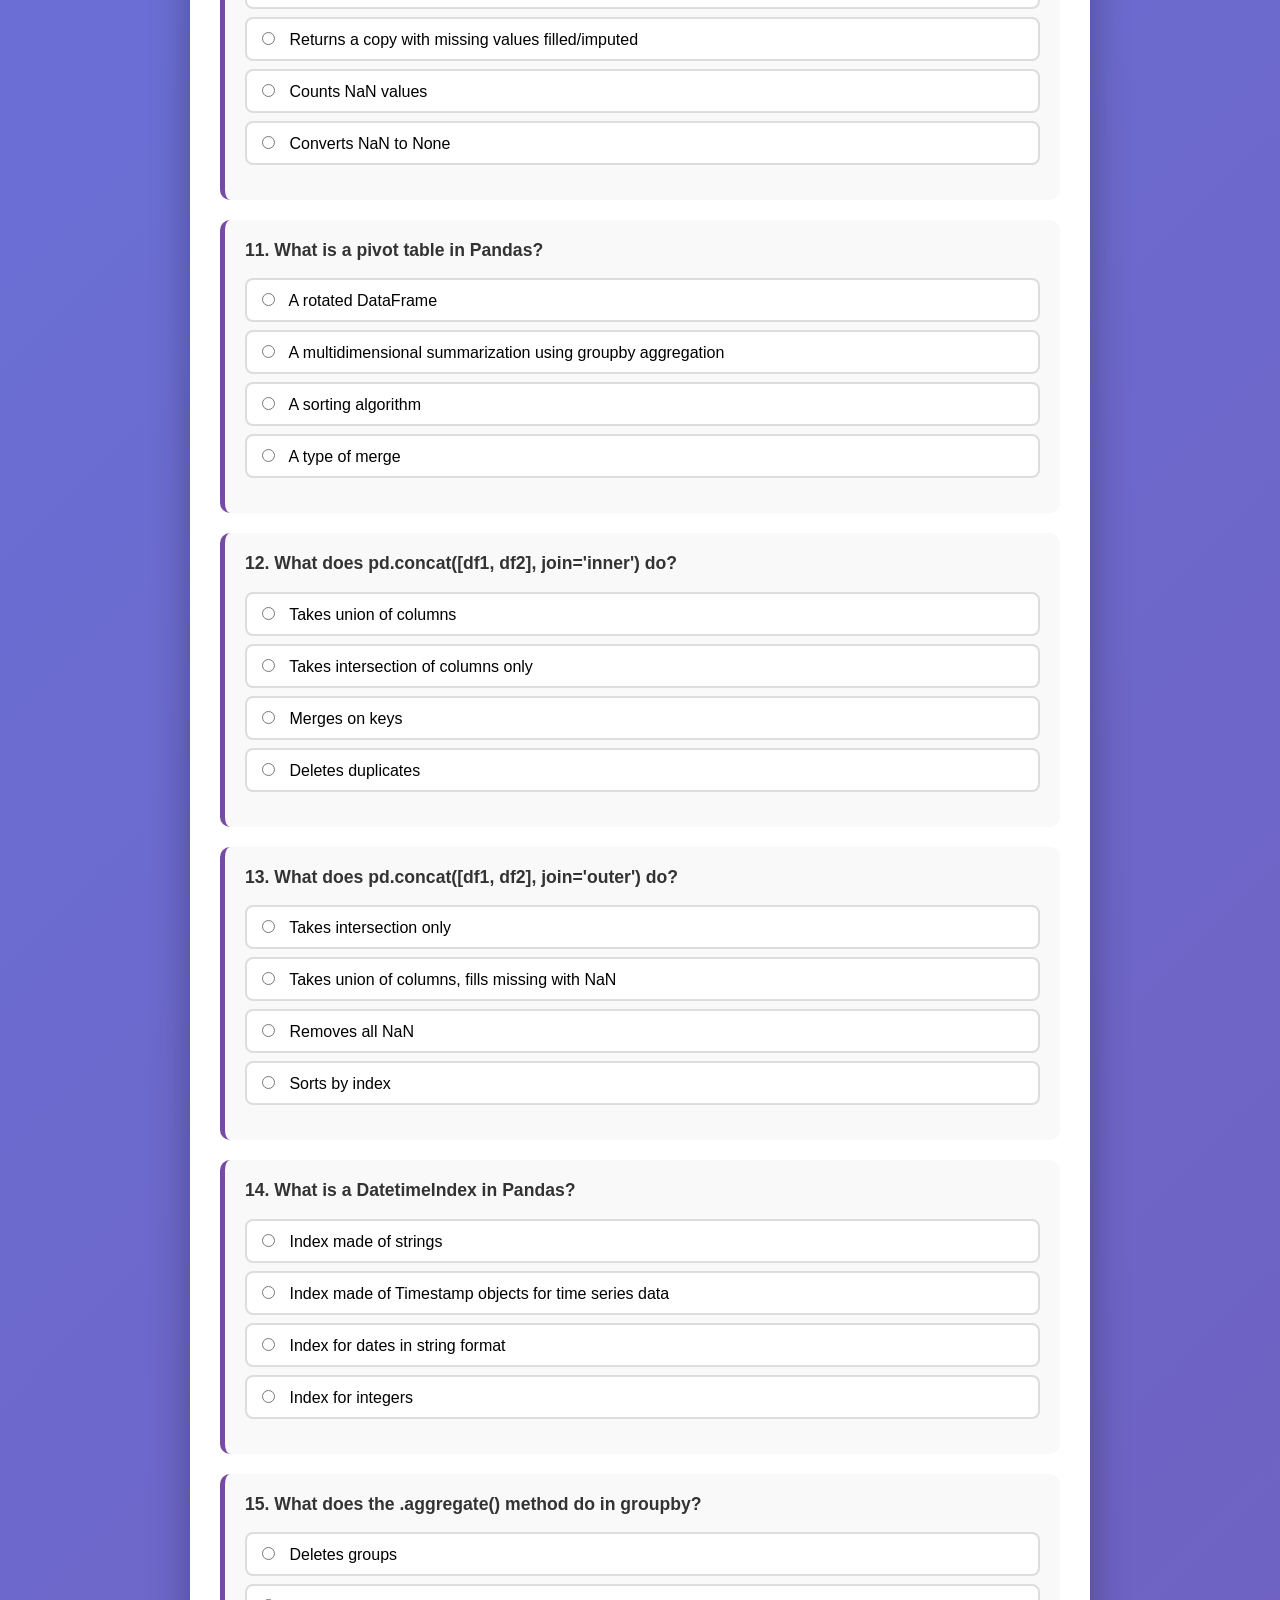
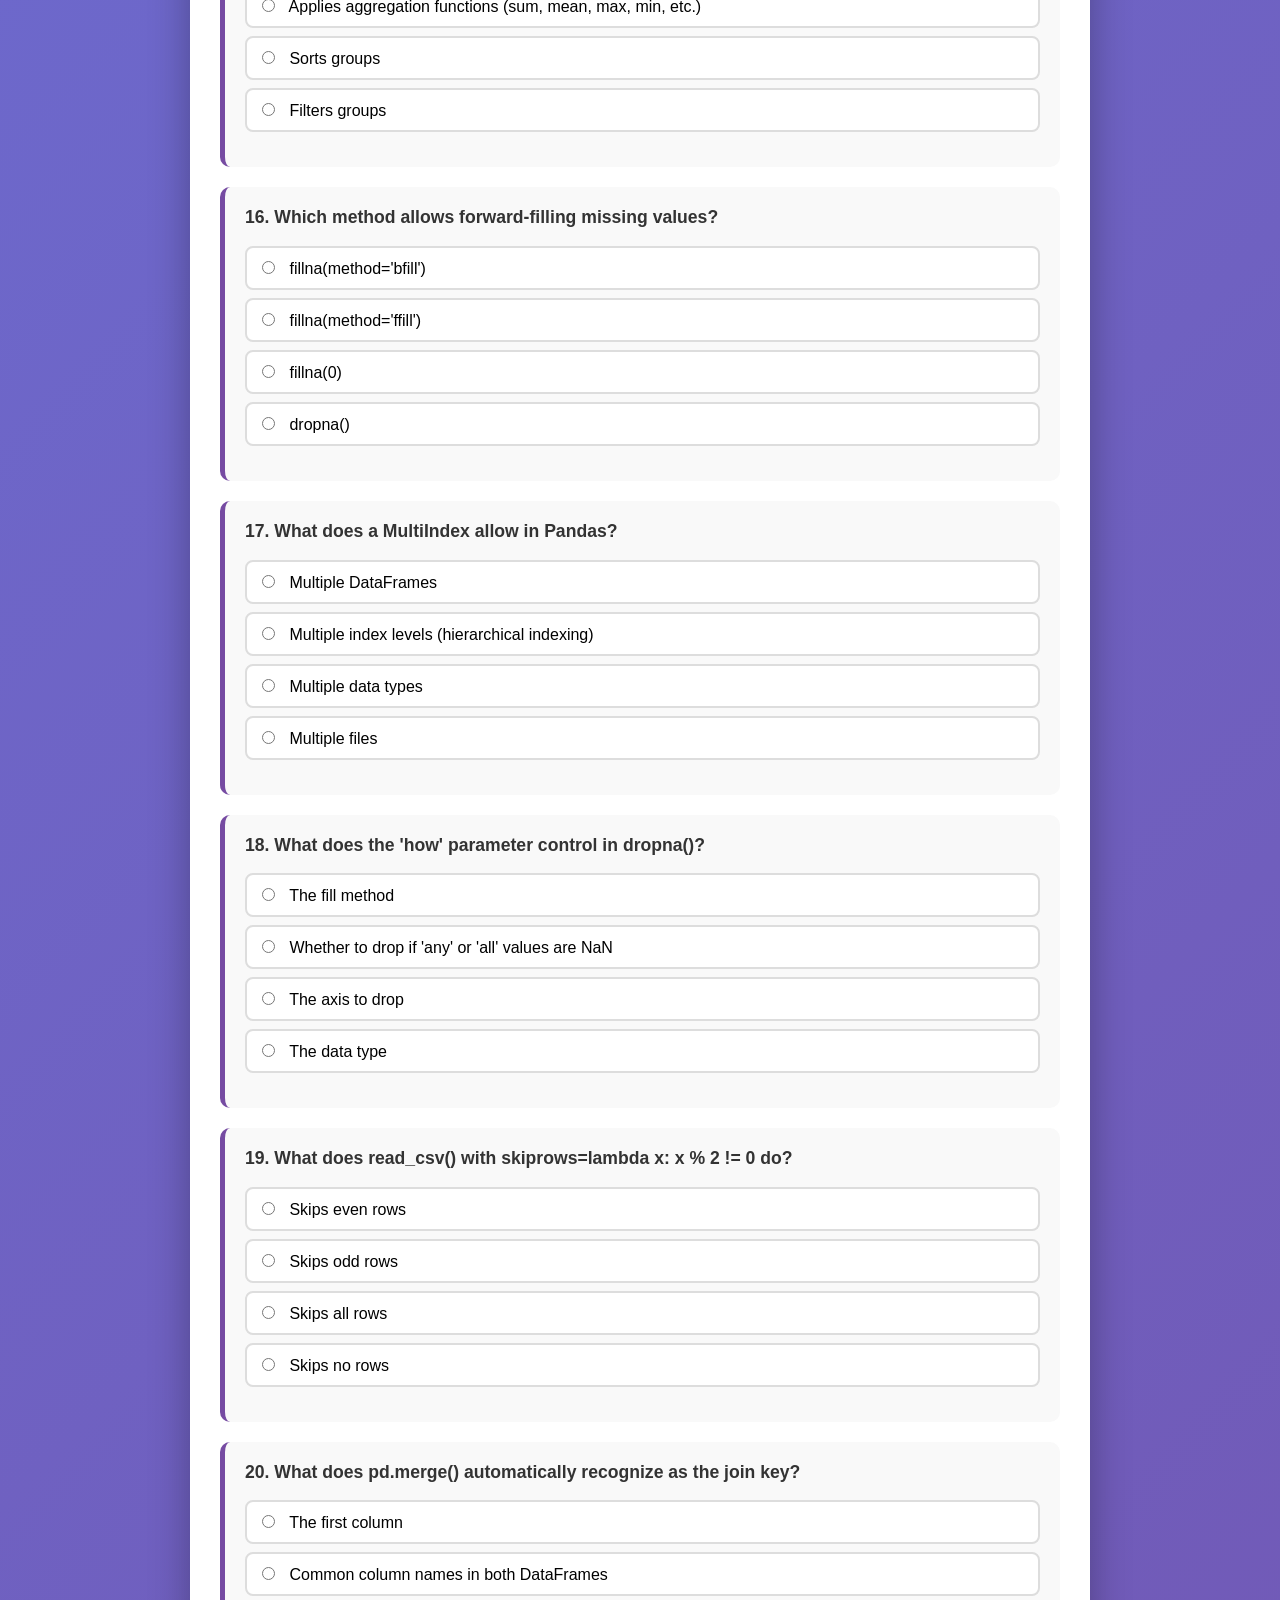
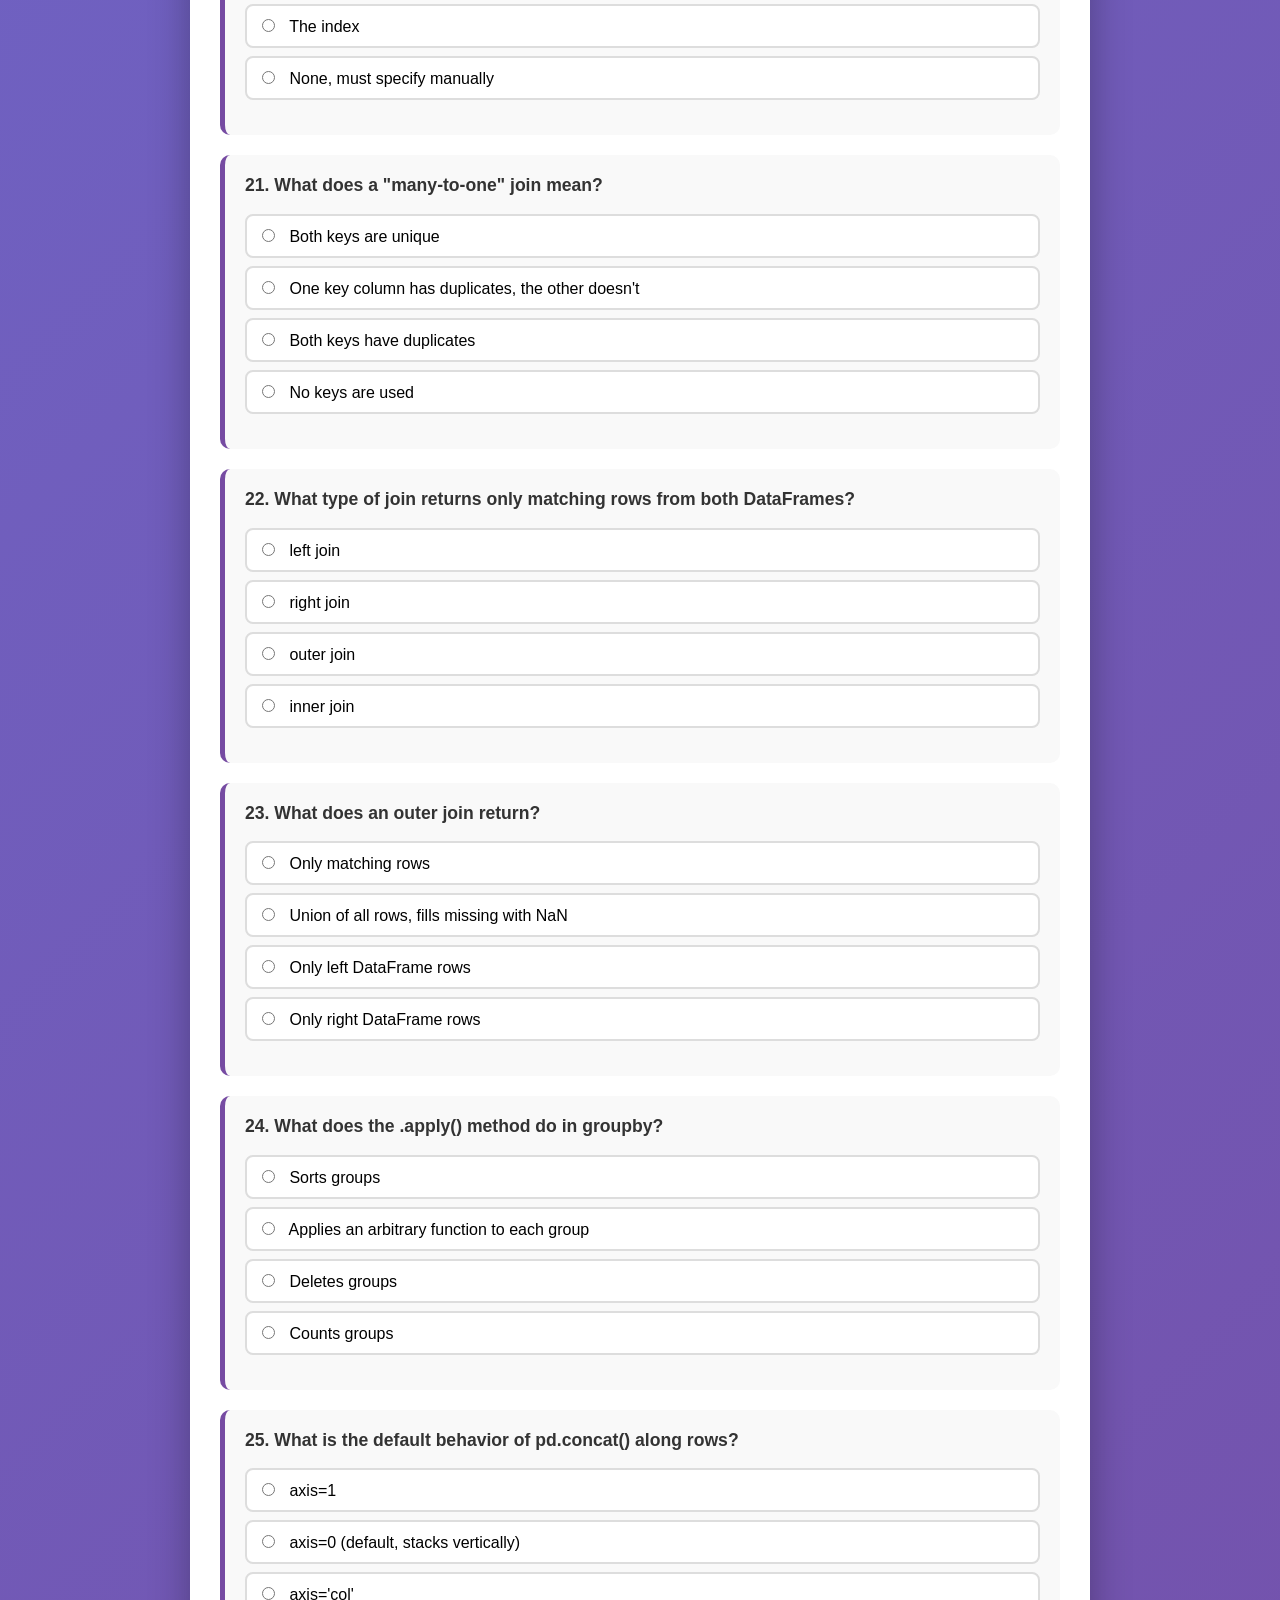
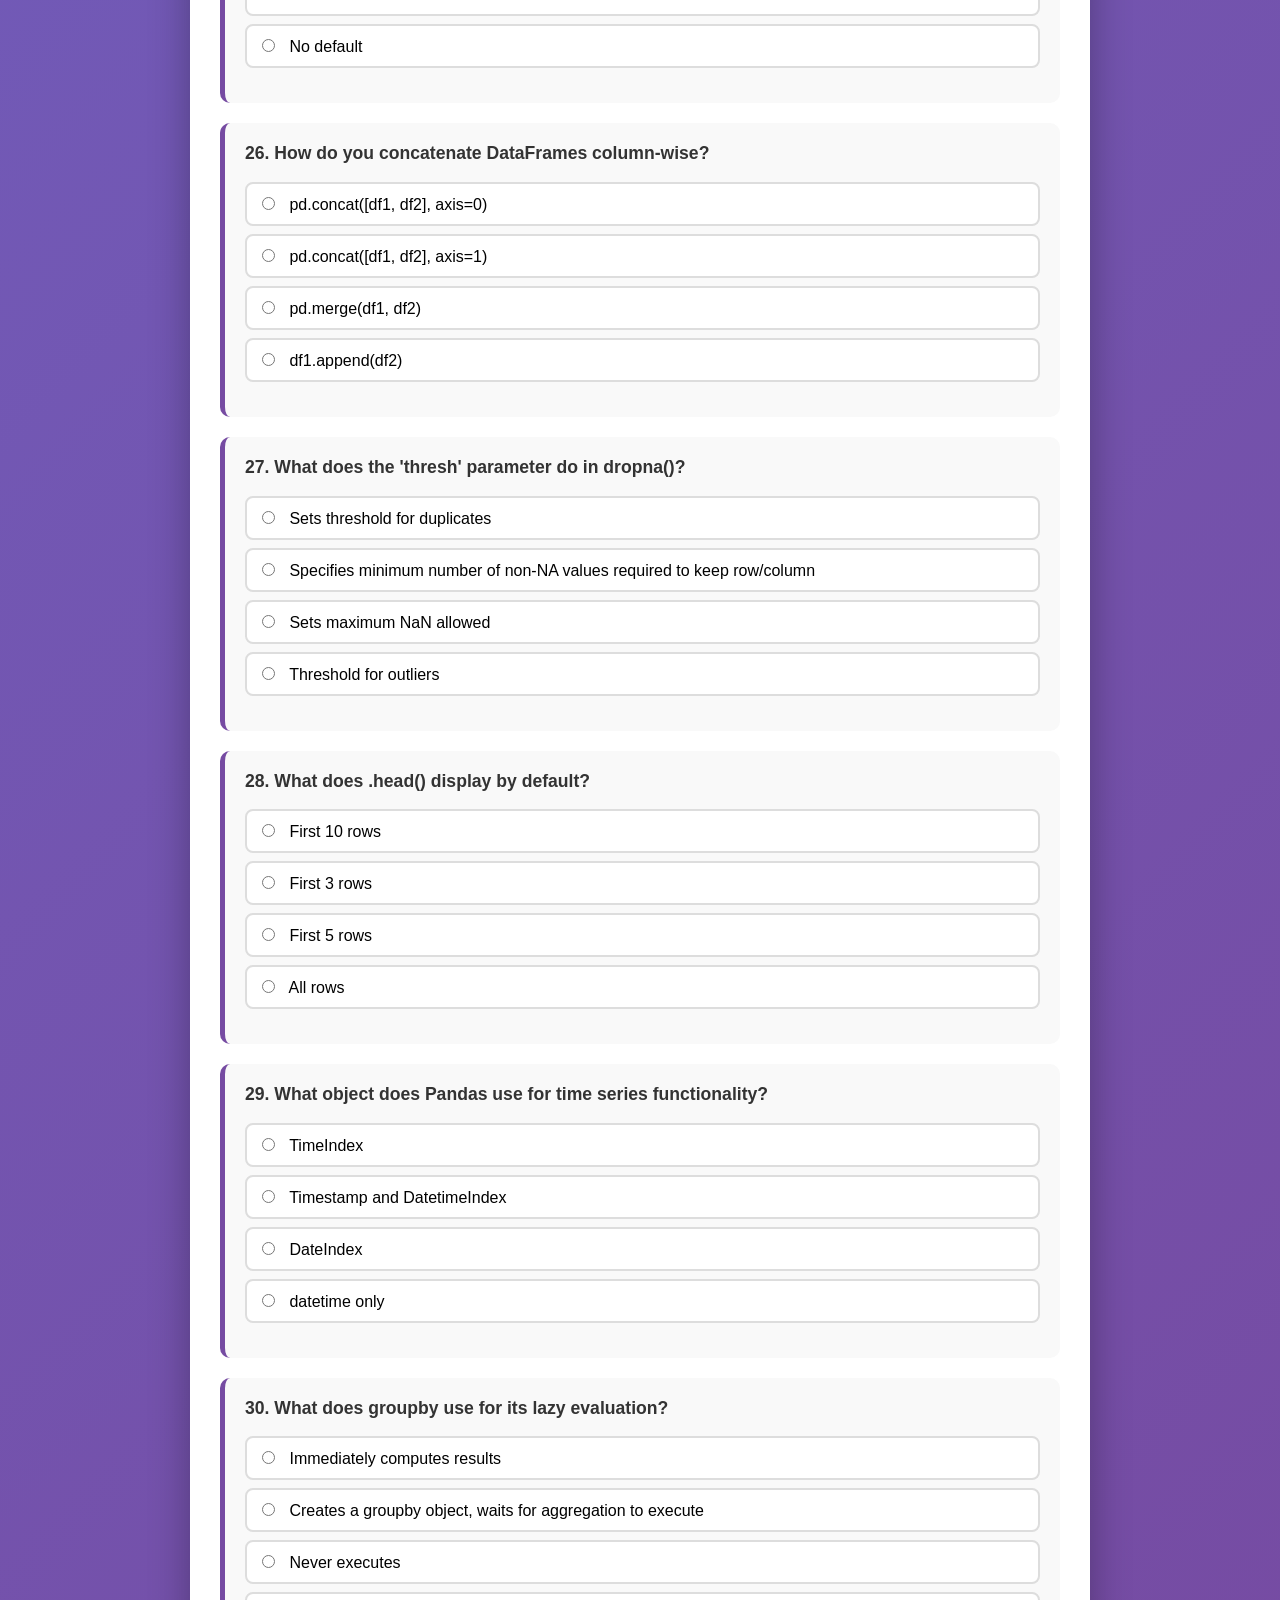
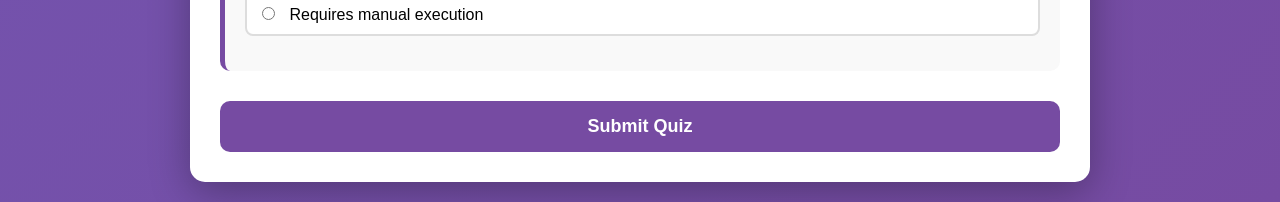
==== commit fa62eb57: "added harder questions" ====
--- a/html/pandas_quiz.html
+++ b/html/pandas_quiz.html
@@ -3,419 +3,900 @@
 <head>
     <meta charset="UTF-8">
     <meta name="viewport" content="width=device-width, initial-scale=1.0">
-    <title>Pandas Quiz - Data Science Quizzes</title>
-    <link rel="stylesheet" href="../css/styles.css">
+    <title>Pandas Complete Quiz - Data Engineering</title>
+    <style>
+        body {
+            font-family: 'Segoe UI', Tahoma, Geneva, Verdana, sans-serif;
+            max-width: 900px;
+            margin: 0 auto;
+            padding: 20px;
+            background: linear-gradient(135deg, #667eea 0%, #764ba2 100%);
+            min-height: 100vh;
+        }
+        .container {
+            background: white;
+            padding: 30px;
+            border-radius: 15px;
+            box-shadow: 0 10px 40px rgba(0,0,0,0.3);
+        }
+        h1 {
+            color: #764ba2;
+            text-align: center;
+            margin-bottom: 10px;
+            font-size: 2.2em;
+        }
+        .subtitle {
+            text-align: center;
+            color: #666;
+            margin-bottom: 30px;
+            font-size: 1.1em;
+        }
+        .mode-toggle {
+            text-align: center;
+            margin-bottom: 30px;
+            padding: 15px;
+            background: #f0f0f0;
+            border-radius: 10px;
+        }
+        .mode-toggle button {
+            padding: 12px 30px;
+            margin: 0 10px;
+            font-size: 16px;
+            cursor: pointer;
+            border: 2px solid #764ba2;
+            background: white;
+            color: #764ba2;
+            border-radius: 25px;
+            transition: all 0.3s;
+            font-weight: bold;
+        }
+        .mode-toggle button.active {
+            background: #764ba2;
+            color: white;
+        }
+        .mode-toggle button:hover {
+            transform: translateY(-2px);
+            box-shadow: 0 5px 15px rgba(118, 75, 162, 0.3);
+        }
+        .question {
+            background: #f9f9f9;
+            padding: 20px;
+            margin-bottom: 20px;
+            border-radius: 10px;
+            border-left: 5px solid #764ba2;
+        }
+        .question h3 {
+            color: #333;
+            margin-top: 0;
+            font-size: 1.1em;
+        }
+        .options {
+            margin: 15px 0;
+        }
+        .options label {
+            display: block;
+            padding: 10px;
+            margin: 8px 0;
+            background: white;
+            border: 2px solid #ddd;
+            border-radius: 8px;
+            cursor: pointer;
+            transition: all 0.3s;
+        }
+        .options label:hover {
+            background: #f0f0f0;
+            border-color: #764ba2;
+        }
+        .options input[type="radio"] {
+            margin-right: 10px;
+        }
+        .explanation {
+            display: none;
+            margin-top: 15px;
+            padding: 15px;
+            background: #e8f5e9;
+            border-left: 4px solid #4caf50;
+            border-radius: 5px;
+        }
+        .explanation.wrong {
+            background: #ffebee;
+            border-left-color: #f44336;
+        }
+        .submit-btn {
+            display: block;
+            width: 100%;
+            padding: 15px;
+            background: #764ba2;
+            color: white;
+            border: none;
+            border-radius: 10px;
+            font-size: 18px;
+            font-weight: bold;
+            cursor: pointer;
+            margin-top: 30px;
+            transition: all 0.3s;
+        }
+        .submit-btn:hover {
+            background: #5e3a82;
+            transform: translateY(-2px);
+            box-shadow: 0 5px 20px rgba(118, 75, 162, 0.4);
+        }
+        .score {
+            text-align: center;
+            font-size: 24px;
+            font-weight: bold;
+            color: #764ba2;
+            margin-top: 30px;
+            padding: 20px;
+            background: #f0f0f0;
+            border-radius: 10px;
+            display: none;
+        }
+        .hidden {
+            display: none;
+        }
+    </style>
 </head>
 <body>
-    <header class="header">
-        <h1>Pandas Quiz</h1>
-        <p><a href="../index.html">Back to Home</a></p>
-    </header>
-
-    <main class="quiz-container">
+    <div class="container">
+        <h1>🐼 Pandas Complete Quiz</h1>
+        <div class="subtitle">Series, DataFrame, Merging, GroupBy, Pivot & Time Series</div>
+        
+        <div class="mode-toggle">
+            <button id="easyBtn" class="active" onclick="showMode('easy')">📚 Easy Mode (30 Questions)</button>
+            <button id="hardBtn" onclick="showMode('hard')">🔥 Hard Mode (20 Questions)</button>
+        </div>
+
+        <form id="quizForm">
+            <!-- EASY MODE QUESTIONS (30) -->
+            <div id="easyQuestions">
+                
+                <!-- Question 1 -->
+                <div class="question">
+                    <h3>1. What is the main difference between a Pandas Series and a DataFrame?</h3>
+                    <div class="options">
+                        <label><input type="radio" name="q1" value="a"> Series can only hold integers</label>
+                        <label><input type="radio" name="q1" value="b"> Series is 1-dimensional, DataFrame is 2-dimensional</label>
+                        <label><input type="radio" name="q1" value="c"> Series has no index</label>
+                        <label><input type="radio" name="q1" value="d"> DataFrame is faster</label>
+                    </div>
+                    <div class="explanation" id="exp1"></div>
+                </div>
+
+                <!-- Question 2 -->
+                <div class="question">
+                    <h3>2. Which indexer uses label-based indexing?</h3>
+                    <div class="options">
+                        <label><input type="radio" name="q2" value="a"> .iloc</label>
+                        <label><input type="radio" name="q2" value="b"> .loc</label>
+                        <label><input type="radio" name="q2" value="c"> .ix</label>
+                        <label><input type="radio" name="q2" value="d"> .at</label>
+                    </div>
+                    <div class="explanation" id="exp2"></div>
+                </div>
+
+                <!-- Question 3 -->
+                <div class="question">
+                    <h3>3. What function combines DataFrames row-wise?</h3>
+                    <div class="options">
+                        <label><input type="radio" name="q3" value="a"> pd.merge()</label>
+                        <label><input type="radio" name="q3" value="b"> pd.join()</label>
+                        <label><input type="radio" name="q3" value="c"> pd.concat()</label>
+                        <label><input type="radio" name="q3" value="d"> pd.append()</label>
+                    </div>
+                    <div class="explanation" id="exp3"></div>
+                </div>
+
+                <!-- Question 4 -->
+                <div class="question">
+                    <h3>4. What does pd.merge() implement?</h3>
+                    <div class="options">
+                        <label><input type="radio" name="q4" value="a"> Array concatenation</label>
+                        <label><input type="radio" name="q4" value="b"> Database-style joins (one-to-one, many-to-one, many-to-many)</label>
+                        <label><input type="radio" name="q4" value="c"> String merging</label>
+                        <label><input type="radio" name="q4" value="d"> Column deletion</label>
+                    </div>
+                    <div class="explanation" id="exp4"></div>
+                </div>
+
+                <!-- Question 5 -->
+                <div class="question">
+                    <h3>5. What is the default join type in pd.merge()?</h3>
+                    <div class="options">
+                        <label><input type="radio" name="q5" value="a"> left</label>
+                        <label><input type="radio" name="q5" value="b"> right</label>
+                        <label><input type="radio" name="q5" value="c"> outer</label>
+                        <label><input type="radio" name="q5" value="d"> inner</label>
+                    </div>
+                    <div class="explanation" id="exp5"></div>
+                </div>
+
+                <!-- Question 6 -->
+                <div class="question">
+                    <h3>6. What does groupby() enable in Pandas?</h3>
+                    <div class="options">
+                        <label><input type="radio" name="q6" value="a"> Sorting data</label>
+                        <label><input type="radio" name="q6" value="b"> Split-apply-combine operations</label>
+                        <label><input type="radio" name="q6" value="c"> Deleting rows</label>
+                        <label><input type="radio" name="q6" value="d"> Renaming columns</label>
+                    </div>
+                    <div class="explanation" id="exp6"></div>
+                </div>
+
+                <!-- Question 7 -->
+                <div class="question">
+                    <h3>7. What are the three steps in groupby operations?</h3>
+                    <div class="options">
+                        <label><input type="radio" name="q7" value="a"> Read, write, execute</label>
+                        <label><input type="radio" name="q7" value="b"> Split, apply, combine</label>
+                        <label><input type="radio" name="q7" value="c"> Group, sort, filter</label>
+                        <label><input type="radio" name="q7" value="d"> Map, reduce, filter</label>
+                    </div>
+                    <div class="explanation" id="exp7"></div>
+                </div>
+
+                <!-- Question 8 -->
+                <div class="question">
+                    <h3>8. Which method detects missing values in Pandas?</h3>
+                    <div class="options">
+                        <label><input type="radio" name="q8" value="a"> .ismissing()</label>
+                        <label><input type="radio" name="q8" value="b"> .isnull()</label>
+                        <label><input type="radio" name="q8" value="c"> .isna()</label>
+                        <label><input type="radio" name="q8" value="d"> Both b and c</label>
+                    </div>
+                    <div class="explanation" id="exp8"></div>
+                </div>
+
+                <!-- Question 9 -->
+                <div class="question">
+                    <h3>9. What does dropna() do?</h3>
+                    <div class="options">
+                        <label><input type="radio" name="q9" value="a"> Fills missing values with 0</label>
+                        <label><input type="radio" name="q9" value="b"> Returns a filtered version without missing values</label>
+                        <label><input type="radio" name="q9" value="c"> Replaces NaN with mean</label>
+                        <label><input type="radio" name="q9" value="d"> Counts missing values</label>
+                    </div>
+                    <div class="explanation" id="exp9"></div>
+                </div>
+
+                <!-- Question 10 -->
+                <div class="question">
+                    <h3>10. What does fillna() do?</h3>
+                    <div class="options">
+                        <label><input type="radio" name="q10" value="a"> Removes missing values</label>
+                        <label><input type="radio" name="q10" value="b"> Returns a copy with missing values filled/imputed</label>
+                        <label><input type="radio" name="q10" value="c"> Counts NaN values</label>
+                        <label><input type="radio" name="q10" value="d"> Converts NaN to None</label>
+                    </div>
+                    <div class="explanation" id="exp10"></div>
+                </div>
+
+                <!-- Question 11 -->
+                <div class="question">
+                    <h3>11. What is a pivot table in Pandas?</h3>
+                    <div class="options">
+                        <label><input type="radio" name="q11" value="a"> A rotated DataFrame</label>
+                        <label><input type="radio" name="q11" value="b"> A multidimensional summarization using groupby aggregation</label>
+                        <label><input type="radio" name="q11" value="c"> A sorting algorithm</label>
+                        <label><input type="radio" name="q11" value="d"> A type of merge</label>
+                    </div>
+                    <div class="explanation" id="exp11"></div>
+                </div>
+
+                <!-- Question 12 -->
+                <div class="question">
+                    <h3>12. What does pd.concat([df1, df2], join='inner') do?</h3>
+                    <div class="options">
+                        <label><input type="radio" name="q12" value="a"> Takes union of columns</label>
+                        <label><input type="radio" name="q12" value="b"> Takes intersection of columns only</label>
+                        <label><input type="radio" name="q12" value="c"> Merges on keys</label>
+                        <label><input type="radio" name="q12" value="d"> Deletes duplicates</label>
+                    </div>
+                    <div class="explanation" id="exp12"></div>
+                </div>
+
+                <!-- Question 13 -->
+                <div class="question">
+                    <h3>13. What does pd.concat([df1, df2], join='outer') do?</h3>
+                    <div class="options">
+                        <label><input type="radio" name="q13" value="a"> Takes intersection only</label>
+                        <label><input type="radio" name="q13" value="b"> Takes union of columns, fills missing with NaN</label>
+                        <label><input type="radio" name="q13" value="c"> Removes all NaN</label>
+                        <label><input type="radio" name="q13" value="d"> Sorts by index</label>
+                    </div>
+                    <div class="explanation" id="exp13"></div>
+                </div>
+
+                <!-- Question 14 -->
+                <div class="question">
+                    <h3>14. What is a DatetimeIndex in Pandas?</h3>
+                    <div class="options">
+                        <label><input type="radio" name="q14" value="a"> Index made of strings</label>
+                        <label><input type="radio" name="q14" value="b"> Index made of Timestamp objects for time series data</label>
+                        <label><input type="radio" name="q14" value="c"> Index for dates in string format</label>
+                        <label><input type="radio" name="q14" value="d"> Index for integers</label>
+                    </div>
+                    <div class="explanation" id="exp14"></div>
+                </div>
+
+                <!-- Question 15 -->
+                <div class="question">
+                    <h3>15. What does the .aggregate() method do in groupby?</h3>
+                    <div class="options">
+                        <label><input type="radio" name="q15" value="a"> Deletes groups</label>
+                        <label><input type="radio" name="q15" value="b"> Applies aggregation functions (sum, mean, max, min, etc.)</label>
+                        <label><input type="radio" name="q15" value="c"> Sorts groups</label>
+                        <label><input type="radio" name="q15" value="d"> Filters groups</label>
+                    </div>
+                    <div class="explanation" id="exp15"></div>
+                </div>
+
+                <!-- Question 16 -->
+                <div class="question">
+                    <h3>16. Which method allows forward-filling missing values?</h3>
+                    <div class="options">
+                        <label><input type="radio" name="q16" value="a"> fillna(method='bfill')</label>
+                        <label><input type="radio" name="q16" value="b"> fillna(method='ffill')</label>
+                        <label><input type="radio" name="q16" value="c"> fillna(0)</label>
+                        <label><input type="radio" name="q16" value="d"> dropna()</label>
+                    </div>
+                    <div class="explanation" id="exp16"></div>
+                </div>
+
+                <!-- Question 17 -->
+                <div class="question">
+                    <h3>17. What does a MultiIndex allow in Pandas?</h3>
+                    <div class="options">
+                        <label><input type="radio" name="q17" value="a"> Multiple DataFrames</label>
+                        <label><input type="radio" name="q17" value="b"> Multiple index levels (hierarchical indexing)</label>
+                        <label><input type="radio" name="q17" value="c"> Multiple data types</label>
+                        <label><input type="radio" name="q17" value="d"> Multiple files</label>
+                    </div>
+                    <div class="explanation" id="exp17"></div>
+                </div>
+
+                <!-- Question 18 -->
+                <div class="question">
+                    <h3>18. What does the 'how' parameter control in dropna()?</h3>
+                    <div class="options">
+                        <label><input type="radio" name="q18" value="a"> The fill method</label>
+                        <label><input type="radio" name="q18" value="b"> Whether to drop if 'any' or 'all' values are NaN</label>
+                        <label><input type="radio" name="q18" value="c"> The axis to drop</label>
+                        <label><input type="radio" name="q18" value="d"> The data type</label>
+                    </div>
+                    <div class="explanation" id="exp18"></div>
+                </div>
+
+                <!-- Question 19 -->
+                <div class="question">
+                    <h3>19. What does read_csv() with skiprows=lambda x: x % 2 != 0 do?</h3>
+                    <div class="options">
+                        <label><input type="radio" name="q19" value="a"> Skips even rows</label>
+                        <label><input type="radio" name="q19" value="b"> Skips odd rows</label>
+                        <label><input type="radio" name="q19" value="c"> Skips all rows</label>
+                        <label><input type="radio" name="q19" value="d"> Skips no rows</label>
+                    </div>
+                    <div class="explanation" id="exp19"></div>
+                </div>
+
+                <!-- Question 20 -->
+                <div class="question">
+                    <h3>20. What does pd.merge() automatically recognize as the join key?</h3>
+                    <div class="options">
+                        <label><input type="radio" name="q20" value="a"> The first column</label>
+                        <label><input type="radio" name="q20" value="b"> Common column names in both DataFrames</label>
+                        <label><input type="radio" name="q20" value="c"> The index</label>
+                        <label><input type="radio" name="q20" value="d"> None, must specify manually</label>
+                    </div>
+                    <div class="explanation" id="exp20"></div>
+                </div>
+
+                <!-- Question 21 -->
+                <div class="question">
+                    <h3>21. What does a "many-to-one" join mean?</h3>
+                    <div class="options">
+                        <label><input type="radio" name="q21" value="a"> Both keys are unique</label>
+                        <label><input type="radio" name="q21" value="b"> One key column has duplicates, the other doesn't</label>
+                        <label><input type="radio" name="q21" value="c"> Both keys have duplicates</label>
+                        <label><input type="radio" name="q21" value="d"> No keys are used</label>
+                    </div>
+                    <div class="explanation" id="exp21"></div>
+                </div>
+
+                <!-- Question 22 -->
+                <div class="question">
+                    <h3>22. What type of join returns only matching rows from both DataFrames?</h3>
+                    <div class="options">
+                        <label><input type="radio" name="q22" value="a"> left join</label>
+                        <label><input type="radio" name="q22" value="b"> right join</label>
+                        <label><input type="radio" name="q22" value="c"> outer join</label>
+                        <label><input type="radio" name="q22" value="d"> inner join</label>
+                    </div>
+                    <div class="explanation" id="exp22"></div>
+                </div>
+
+                <!-- Question 23 -->
+                <div class="question">
+                    <h3>23. What does an outer join return?</h3>
+                    <div class="options">
+                        <label><input type="radio" name="q23" value="a"> Only matching rows</label>
+                        <label><input type="radio" name="q23" value="b"> Union of all rows, fills missing with NaN</label>
+                        <label><input type="radio" name="q23" value="c"> Only left DataFrame rows</label>
+                        <label><input type="radio" name="q23" value="d"> Only right DataFrame rows</label>
+                    </div>
+                    <div class="explanation" id="exp23"></div>
+                </div>
+
+                <!-- Question 24 -->
+                <div class="question">
+                    <h3>24. What does the .apply() method do in groupby?</h3>
+                    <div class="options">
+                        <label><input type="radio" name="q24" value="a"> Sorts groups</label>
+                        <label><input type="radio" name="q24" value="b"> Applies an arbitrary function to each group</label>
+                        <label><input type="radio" name="q24" value="c"> Deletes groups</label>
+                        <label><input type="radio" name="q24" value="d"> Counts groups</label>
+                    </div>
+                    <div class="explanation" id="exp24"></div>
+                </div>
+
+                <!-- Question 25 -->
+                <div class="question">
+                    <h3>25. What is the default behavior of pd.concat() along rows?</h3>
+                    <div class="options">
+                        <label><input type="radio" name="q25" value="a"> axis=1</label>
+                        <label><input type="radio" name="q25" value="b"> axis=0 (default, stacks vertically)</label>
+                        <label><input type="radio" name="q25" value="c"> axis='col'</label>
+                        <label><input type="radio" name="q25" value="d"> No default</label>
+                    </div>
+                    <div class="explanation" id="exp25"></div>
+                </div>
+
+                <!-- Question 26 -->
+                <div class="question">
+                    <h3>26. How do you concatenate DataFrames column-wise?</h3>
+                    <div class="options">
+                        <label><input type="radio" name="q26" value="a"> pd.concat([df1, df2], axis=0)</label>
+                        <label><input type="radio" name="q26" value="b"> pd.concat([df1, df2], axis=1)</label>
+                        <label><input type="radio" name="q26" value="c"> pd.merge(df1, df2)</label>
+                        <label><input type="radio" name="q26" value="d"> df1.append(df2)</label>
+                    </div>
+                    <div class="explanation" id="exp26"></div>
+                </div>
+
+                <!-- Question 27 -->
+                <div class="question">
+                    <h3>27. What does the 'thresh' parameter do in dropna()?</h3>
+                    <div class="options">
+                        <label><input type="radio" name="q27" value="a"> Sets threshold for duplicates</label>
+                        <label><input type="radio" name="q27" value="b"> Specifies minimum number of non-NA values required to keep row/column</label>
+                        <label><input type="radio" name="q27" value="c"> Sets maximum NaN allowed</label>
+                        <label><input type="radio" name="q27" value="d"> Threshold for outliers</label>
+                    </div>
+                    <div class="explanation" id="exp27"></div>
+                </div>
+
+                <!-- Question 28 -->
+                <div class="question">
+                    <h3>28. What does .head() display by default?</h3>
+                    <div class="options">
+                        <label><input type="radio" name="q28" value="a"> First 10 rows</label>
+                        <label><input type="radio" name="q28" value="b"> First 3 rows</label>
+                        <label><input type="radio" name="q28" value="c"> First 5 rows</label>
+                        <label><input type="radio" name="q28" value="d"> All rows</label>
+                    </div>
+                    <div class="explanation" id="exp28"></div>
+                </div>
+
+                <!-- Question 29 -->
+                <div class="question">
+                    <h3>29. What object does Pandas use for time series functionality?</h3>
+                    <div class="options">
+                        <label><input type="radio" name="q29" value="a"> TimeIndex</label>
+                        <label><input type="radio" name="q29" value="b"> Timestamp and DatetimeIndex</label>
+                        <label><input type="radio" name="q29" value="c"> DateIndex</label>
+                        <label><input type="radio" name="q29" value="d"> datetime only</label>
+                    </div>
+                    <div class="explanation" id="exp29"></div>
+                </div>
+
+                <!-- Question 30 -->
+                <div class="question">
+                    <h3>30. What does groupby use for its lazy evaluation?</h3>
+                    <div class="options">
+                        <label><input type="radio" name="q30" value="a"> Immediately computes results</label>
+                        <label><input type="radio" name="q30" value="b"> Creates a groupby object, waits for aggregation to execute</label>
+                        <label><input type="radio" name="q30" value="c"> Never executes</label>
+                        <label><input type="radio" name="q30" value="d"> Requires manual execution</label>
+                    </div>
+                    <div class="explanation" id="exp30"></div>
+                </div>
+
+            </div>
+
+            <!-- HARD MODE QUESTIONS (20) -->
+            <div id="hardQuestions" class="hidden">
+                
+                <!-- Hard Question 1 -->
+                <div class="question">
+                    <h3>1. What's the key difference between data.loc[1:3] and data.iloc[1:3]?</h3>
+                    <div class="options">
+                        <label><input type="radio" name="h1" value="a"> They are identical</label>
+                        <label><input type="radio" name="h1" value="b"> loc includes endpoint (1:3 is 1,2,3), iloc excludes endpoint (1:3 is 1,2)</label>
+                        <label><input type="radio" name="h1" value="c"> loc is faster</label>
+                        <label><input type="radio" name="h1" value="d"> iloc includes endpoint</label>
+                    </div>
+                    <div class="explanation" id="exph1"></div>
+                </div>
+
+                <!-- Hard Question 2 -->
+                <div class="question">
+                    <h3>2. What happens with df.append(df2)?</h3>
+                    <div class="options">
+                        <label><input type="radio" name="h2" value="a"> Modifies df in-place</label>
+                        <label><input type="radio" name="h2" value="b"> Creates a new object (not efficient), doesn't modify df in-place</label>
+                        <label><input type="radio" name="h2" value="c"> Deletes df2</label>
+                        <label><input type="radio" name="h2" value="d"> Merges on index</label>
+                    </div>
+                    <div class="explanation" id="exph2"></div>
+                </div>
+
+                <!-- Hard Question 3 -->
+                <div class="question">
+                    <h3>3. Why is .ix deprecated?</h3>
+                    <div class="options">
+                        <label><input type="radio" name="h3" value="a"> Too slow</label>
+                        <label><input type="radio" name="h3" value="b"> Ambiguous behavior mixing loc and iloc</label>
+                        <label><input type="radio" name="h3" value="c"> Didn't support DataFrames</label>
+                        <label><input type="radio" name="h3" value="d"> Memory leaks</label>
+                    </div>
+                    <div class="explanation" id="exph3"></div>
+                </div>
+
+                <!-- Hard Question 4 -->
+                <div class="question">
+                    <h3>4. What does pd.merge() preserve in a many-to-one join?</h3>
+                    <div class="options">
+                        <label><input type="radio" name="h4" value="a"> Only unique entries</label>
+                        <label><input type="radio" name="h4" value="b"> Duplicate entries from the "many" side</label>
+                        <label><input type="radio" name="h4" value="c"> No duplicates</label>
+                        <label><input type="radio" name="h4" value="d"> Random selection</label>
+                    </div>
+                    <div class="explanation" id="exph4"></div>
+                </div>
+
+                <!-- Hard Question 5 -->
+                <div class="question">
+                    <h3>5. What does pd.merge(df1, df3, left_on="employee", right_on="name") do?</h3>
+                    <div class="options">
+                        <label><input type="radio" name="h5" value="a"> Fails because column names don't match</label>
+                        <label><input type="radio" name="h5" value="b"> Joins df1's "employee" column with df3's "name" column</label>
+                        <label><input type="radio" name="h5" value="c"> Creates two index columns</label>
+                        <label><input type="radio" name="h5" value="d"> Deletes both columns</label>
+                    </div>
+                    <div class="explanation" id="exph5"></div>
+                </div>
+
+                <!-- Hard Question 6 -->
+                <div class="question">
+                    <h3>6. What does a left join return?</h3>
+                    <div class="options">
+                        <label><input type="radio" name="h6" value="a"> Only matching rows</label>
+                        <label><input type="radio" name="h6" value="b"> All rows from left DataFrame, matched rows from right (fills NaN for non-matches)</label>
+                        <label><input type="radio" name="h6" value="c"> All rows from right DataFrame</label>
+                        <label><input type="radio" name="h6" value="d"> Union of both</label>
+                    </div>
+                    <div class="explanation" id="exph6"></div>
+                </div>
+
+                <!-- Hard Question 7 -->
+                <div class="question">
+                    <h3>7. What does df[['A']] return vs df['A']?</h3>
+                    <div class="options">
+                        <label><input type="radio" name="h7" value="a"> Both return Series</label>
+                        <label><input type="radio" name="h7" value="b"> df[['A']] returns DataFrame, df['A'] returns Series</label>
+                        <label><input type="radio" name="h7" value="c"> Both return DataFrame</label>
+                        <label><input type="radio" name="h7" value="d"> They're identical</label>
+                    </div>
+                    <div class="explanation" id="exph7"></div>
+                </div>
+
+                <!-- Hard Question 8 -->
+                <div class="question">
+                    <h3>8. What does automatic data alignment mean?</h3>
+                    <div class="options">
+                        <label><input type="radio" name="h8" value="a"> Automatic sorting</label>
+                        <label><input type="radio" name="h8" value="b"> Operations align by index labels, inserting NaN for missing labels</label>
+                        <label><input type="radio" name="h8" value="c"> Text alignment</label>
+                        <label><input type="radio" name="h8" value="d"> Column renaming</label>
+                    </div>
+                    <div class="explanation" id="exph8"></div>
+                </div>
+
+                <!-- Hard Question 9 -->
+                <div class="question">
+                    <h3>9. What happens when you create a Series from a dictionary?</h3>
+                    <div class="options">
+                        <label><input type="radio" name="h9" value="a"> Index is 0,1,2...</label>
+                        <label><input type="radio" name="h9" value="b"> Dictionary keys become the Series index</label>
+                        <label><input type="radio" name="h9" value="c"> Dictionary values become index</label>
+                        <label><input type="radio" name="h9" value="d"> Random index</label>
+                    </div>
+                    <div class="explanation" id="exph9"></div>
+                </div>
+
+                <!-- Hard Question 10 -->
+                <div class="question">
+                    <h3>10. What does groupby().aggregate([min, np.median, max]) return?</h3>
+                    <div class="options">
+                        <label><input type="radio" name="h10" value="a"> Three separate DataFrames</label>
+                        <label><input type="radio" name="h10" value="b"> DataFrame with hierarchical columns showing min, median, max for each group</label>
+                        <label><input type="radio" name="h10" value="c"> Single value</label>
+                        <label><input type="radio" name="h10" value="d"> Error</label>
+                    </div>
+                    <div class="explanation" id="exph10"></div>
+                </div>
+
+                <!-- Hard Question 11 -->
+                <div class="question">
+                    <h3>11. What is a pivot table conceptually?</h3>
+                    <div class="options">
+                        <label><input type="radio" name="h11" value="a"> A sorted table</label>
+                        <label><input type="radio" name="h11" value="b"> A multidimensional version of GroupBy aggregation</label>
+                        <label><input type="radio" name="h11" value="c"> A transposed DataFrame</label>
+                        <label><input type="radio" name="h11" value="d"> A filtered table</label>
+                    </div>
+                    <div class="explanation" id="exph11"></div>
+                </div>
+
+                <!-- Hard Question 12 -->
+                <div class="question">
+                    <h3>12. What does fillna(method='ffill') do?</h3>
+                    <div class="options">
+                        <label><input type="radio" name="h12" value="a"> Fills with 0</label>
+                        <label><input type="radio" name="h12" value="b"> Forward fills (propagates last valid value forward)</label>
+                        <label><input type="radio" name="h12" value="c"> Backward fills</label>
+                        <label><input type="radio" name="h12" value="d"> Fills with mean</label>
+                    </div>
+                    <div class="explanation" id="exph12"></div>
+                </div>
+
+                <!-- Hard Question 13 -->
+                <div class="question">
+                    <h3>13. What does pd.MultiIndex.from_arrays() create?</h3>
+                    <div class="options">
+                        <label><input type="radio" name="h13" value="a"> Multiple DataFrames</label>
+                        <label><input type="radio" name="h13" value="b"> Hierarchical index from arrays of index values</label>
+                        <label><input type="radio" name="h13" value="c"> A single level index</label>
+                        <label><input type="radio" name="h13" value="d"> An array</label>
+                    </div>
+                    <div class="explanation" id="exph13"></div>
+                </div>
+
+                <!-- Hard Question 14 -->
+                <div class="question">
+                    <h3>14. What does dropna(axis='columns', how='all') do?</h3>
+                    <div class="options">
+                        <label><input type="radio" name="h14" value="a"> Drops all columns</label>
+                        <label><input type="radio" name="h14" value="b"> Drops columns where ALL values are NaN</label>
+                        <label><input type="radio" name="h14" value="c"> Drops rows with any NaN</label>
+                        <label><input type="radio" name="h14" value="d"> Fills NaN</label>
+                    </div>
+                    <div class="explanation" id="exph14"></div>
+                </div>
+
+                <!-- Hard Question 15 -->
+                <div class="question">
+                    <h3>15. What is the underlying data structure of a Pandas Series?</h3>
+                    <div class="options">
+                        <label><input type="radio" name="h15" value="a"> Python list</label>
+                        <label><input type="radio" name="h15" value="b"> NumPy ndarray</label>
+                        <label><input type="radio" name="h15" value="c"> Python dict</label>
+                        <label><input type="radio" name="h15" value="d"> Linked list</label>
+                    </div>
+                    <div class="explanation" id="exph15"></div>
+                </div>
+
+                <!-- Hard Question 16 -->
+                <div class="question">
+                    <h3>16. What is RangeIndex in Pandas?</h3>
+                    <div class="options">
+                        <label><input type="radio" name="h16" value="a"> Index from A-Z</label>
+                        <label><input type="radio" name="h16" value="b"> Memory-efficient integer index (like Python's range)</label>
+                        <label><input type="radio" name="h16" value="c"> Date range index</label>
+                        <label><input type="radio" name="h16" value="d"> Float index</label>
+                    </div>
+                    <div class="explanation" id="exph16"></div>
+                </div>
+
+                <!-- Hard Question 17 -->
+                <div class="question">
+                    <h3>17. What does Pandas' Timestamp combine?</h3>
+                    <div class="options">
+                        <label><input type="radio" name="h17" value="a"> Only Python datetime</label>
+                        <label><input type="radio" name="h17" value="b"> Ease of datetime/dateutil with efficient storage of numpy.datetime64</label>
+                        <label><input type="radio" name="h17" value="c"> Only NumPy datetime64</label>
+                        <label><input type="radio" name="h17" value="d"> String dates only</label>
+                    </div>
+                    <div class="explanation" id="exph17"></div>
+                </div>
+
+                <!-- Hard Question 18 -->
+                <div class="question">
+                    <h3>18. What does pd.concat([df5, df6], join_axes=[df5.columns]) do?</h3>
+                    <div class="options">
+                        <label><input type="radio" name="h18" value="a"> Joins using all columns</label>
+                        <label><input type="radio" name="h18" value="b"> Joins only using columns specified in join_axes (df5's columns)</label>
+                        <label><input type="radio" name="h18" value="c"> Deletes extra columns</label>
+                        <label><input type="radio" name="h18" value="d"> Creates error</label>
+                    </div>
+                    <div class="explanation" id="exph18"></div>
+                </div>
+
+                <!-- Hard Question 19 -->
+                <div class="question">
+                    <h3>19. Why can attribute-style access (df.Column) fail?</h3>
+                    <div class="options">
+                        <label><input type="radio" name="h19" value="a"> Never fails</label>
+                        <label><input type="radio" name="h19" value="b"> Column has spaces, starts with number, or conflicts with DataFrame methods</label>
+                        <label><input type="radio" name="h19" value="c"> Too many rows</label>
+                        <label><input type="radio" name="h19" value="d"> Contains NaN</label>
+                    </div>
+                    <div class="explanation" id="exph19"></div>
+                </div>
+
+                <!-- Hard Question 20 -->
+                <div class="question">
+                    <h3>20. Why can inserting/deleting DataFrame columns be done "dictionary-like"?</h3>
+                    <div class="options">
+                        <label><input type="radio" name="h20" value="a"> DataFrames are dictionaries</label>
+                        <label><input type="radio" name="h20" value="b"> Use df['new_col'] = values to add, del df['col'] to remove</label>
+                        <label><input type="radio" name="h20" value="c"> It's just a metaphor</label>
+                        <label><input type="radio" name="h20" value="d"> Only for Series</label>
+                    </div>
+                    <div class="explanation" id="exph20"></div>
+                </div>
+
+            </div>
+
+            <button type="button" class="submit-btn" onclick="gradeQuiz()">Submit Quiz</button>
+        </form>
+
         <div class="score" id="score"></div>
-
-        <div class="question">
-            <h3>Q1. What is a Pandas Series?</h3>
-            <div class="options">
-                <label><input type="radio" name="q1" value="a"> Two-dimensional array</label>
-                <label><input type="radio" name="q1" value="b"> One-dimensional labeled array</label>
-                <label><input type="radio" name="q1" value="c"> Three-dimensional array</label>
-                <label><input type="radio" name="q1" value="d"> Database table</label>
-            </div>
-            <div class="feedback" id="f1"></div>
-        </div>
-
-        <div class="question">
-            <h3>Q2. What is the output?</h3>
-            <div class="code">s = pd.Series([0.25, 0.5, 0.75], index=['a','b','c'])
-print(s['b'])</div>
-            <div class="options">
-                <label><input type="radio" name="q2" value="a"> 1</label>
-                <label><input type="radio" name="q2" value="b"> 0.5</label>
-                <label><input type="radio" name="q2" value="c"> 'b'</label>
-                <label><input type="radio" name="q2" value="d"> Error</label>
-            </div>
-            <div class="feedback" id="f2"></div>
-        </div>
-
-        <div class="question">
-            <h3>Q3. How to create Series from dictionary?</h3>
-            <div class="options">
-                <label><input type="radio" name="q3" value="a"> dict.to_series()</label>
-                <label><input type="radio" name="q3" value="b"> pd.Series(dictionary)</label>
-                <label><input type="radio" name="q3" value="c"> pd.from_dict(dictionary)</label>
-                <label><input type="radio" name="q3" value="d"> Series.create(dictionary)</label>
-            </div>
-            <div class="feedback" id="f3"></div>
-        </div>
-
-        <div class="question">
-            <h3>Q4. What are the two main components of a Series?</h3>
-            <div class="options">
-                <label><input type="radio" name="q4" value="a"> rows and columns</label>
-                <label><input type="radio" name="q4" value="b"> values and index</label>
-                <label><input type="radio" name="q4" value="c"> keys and values</label>
-                <label><input type="radio" name="q4" value="d"> data and labels</label>
-            </div>
-            <div class="feedback" id="f4"></div>
-        </div>
-
-        <div class="question">
-            <h3>Q5. Main advantage of Pandas over NumPy?</h3>
-            <div class="options">
-                <label><input type="radio" name="q5" value="a"> Faster</label>
-                <label><input type="radio" name="q5" value="b"> Labeled data and missing data handling</label>
-                <label><input type="radio" name="q5" value="c"> Uses less memory</label>
-                <label><input type="radio" name="q5" value="d"> Doesn't need NumPy</label>
-            </div>
-            <div class="feedback" id="f5"></div>
-        </div>
-
-        <div class="question">
-            <h3>Q6. What does s.values return?</h3>
-            <div class="code">s = pd.Series([1, 2, 3])</div>
-            <div class="options">
-                <label><input type="radio" name="q6" value="a"> Pandas Series</label>
-                <label><input type="radio" name="q6" value="b"> NumPy array</label>
-                <label><input type="radio" name="q6" value="c"> Python list</label>
-                <label><input type="radio" name="q6" value="d"> Index values</label>
-            </div>
-            <div class="feedback" id="f6"></div>
-        </div>
-
-        <div class="question">
-            <h3>Q7. What is a DataFrame?</h3>
-            <div class="options">
-                <label><input type="radio" name="q7" value="a"> One-dimensional array</label>
-                <label><input type="radio" name="q7" value="b"> Two-dimensional labeled data structure</label>
-                <label><input type="radio" name="q7" value="c"> Three-dimensional array</label>
-                <label><input type="radio" name="q7" value="d"> Database</label>
-            </div>
-            <div class="feedback" id="f7"></div>
-        </div>
-
-        <div class="question">
-            <h3>Q8. What is df.shape?</h3>
-            <div class="code">df = pd.DataFrame({
-    'A': [1,2,3],
-    'B': [4,5,6],
-    'C': [7,8,9]
-})</div>
-            <div class="options">
-                <label><input type="radio" name="q8" value="a"> (9,)</label>
-                <label><input type="radio" name="q8" value="b"> (3, 3)</label>
-                <label><input type="radio" name="q8" value="c"> (3,)</label>
-                <label><input type="radio" name="q8" value="d"> 3</label>
-            </div>
-            <div class="feedback" id="f8"></div>
-        </div>
-
-        <div class="question">
-            <h3>Q9. How to access a column?</h3>
-            <div class="options">
-                <label><input type="radio" name="q9" value="a"> df.get('col')</label>
-                <label><input type="radio" name="q9" value="b"> df['col'] or df.col</label>
-                <label><input type="radio" name="q9" value="c"> df.column('col')</label>
-                <label><input type="radio" name="q9" value="d"> df.select('col')</label>
-            </div>
-            <div class="feedback" id="f9"></div>
-        </div>
-
-        <div class="question">
-            <h3>Q10. Difference between .loc and .iloc?</h3>
-            <div class="options">
-                <label><input type="radio" name="q10" value="a"> Same thing</label>
-                <label><input type="radio" name="q10" value="b"> .loc uses labels, .iloc uses positions</label>
-                <label><input type="radio" name="q10" value="c"> .loc is faster</label>
-                <label><input type="radio" name="q10" value="d"> .iloc only for rows</label>
-            </div>
-            <div class="feedback" id="f10"></div>
-        </div>
-
-        <div class="question">
-            <h3>Q11. What does df.head() do?</h3>
-            <div class="options">
-                <label><input type="radio" name="q11" value="a"> Returns column headers</label>
-                <label><input type="radio" name="q11" value="b"> Returns first 5 rows</label>
-                <label><input type="radio" name="q11" value="c"> Returns first row</label>
-                <label><input type="radio" name="q11" value="d"> Returns metadata</label>
-            </div>
-            <div class="feedback" id="f11"></div>
-        </div>
-
-        <div class="question">
-            <h3>Q12. What is the output?</h3>
-            <div class="code">df = pd.DataFrame({'A':[1,2], 'B':[3,4]})
-print(df.columns)</div>
-            <div class="options">
-                <label><input type="radio" name="q12" value="a"> ['A', 'B']</label>
-                <label><input type="radio" name="q12" value="b"> Index(['A', 'B'], dtype='object')</label>
-                <label><input type="radio" name="q12" value="c"> [0, 1]</label>
-                <label><input type="radio" name="q12" value="d"> 2</label>
-            </div>
-            <div class="feedback" id="f12"></div>
-        </div>
-
-        <div class="question">
-            <h3>Q13. What does df.sort_values(by='col') do?</h3>
-            <div class="options">
-                <label><input type="radio" name="q13" value="a"> Sorts columns alphabetically</label>
-                <label><input type="radio" name="q13" value="b"> Sorts by values in column</label>
-                <label><input type="radio" name="q13" value="c"> Returns sorted column</label>
-                <label><input type="radio" name="q13" value="d"> Counts values</label>
-            </div>
-            <div class="feedback" id="f13"></div>
-        </div>
-
-        <div class="question">
-            <h3>Q14. What is the result?</h3>
-            <div class="code">df = pd.DataFrame({'A':[3,1,2], 'B':[6,4,5]})
-result = df.sort_index(axis=1, ascending=False)
-print(result.columns.tolist())</div>
-            <div class="options">
-                <label><input type="radio" name="q14" value="a"> ['A', 'B']</label>
-                <label><input type="radio" name="q14" value="b"> ['B', 'A']</label>
-                <label><input type="radio" name="q14" value="c"> [0, 1, 2]</label>
-                <label><input type="radio" name="q14" value="d"> Error</label>
-            </div>
-            <div class="feedback" id="f14"></div>
-        </div>
-
-        <div class="question">
-            <h3>Q15. How to select multiple columns?</h3>
-            <div class="options">
-                <label><input type="radio" name="q15" value="a"> df['col1', 'col2']</label>
-                <label><input type="radio" name="q15" value="b"> df[['col1', 'col2']]</label>
-                <label><input type="radio" name="q15" value="c"> df.select('col1', 'col2')</label>
-                <label><input type="radio" name="q15" value="d"> df.cols(['col1', 'col2'])</label>
-            </div>
-            <div class="feedback" id="f15"></div>
-        </div>
-
-        <div class="question">
-            <h3>Q16. What does df.to_numpy() do?</h3>
-            <div class="options">
-                <label><input type="radio" name="q16" value="a"> Converts to Python list</label>
-                <label><input type="radio" name="q16" value="b"> Returns NumPy array (values only)</label>
-                <label><input type="radio" name="q16" value="c"> Creates NumPy file</label>
-                <label><input type="radio" name="q16" value="d"> Changes dtype</label>
-            </div>
-            <div class="feedback" id="f16"></div>
-        </div>
-
-        <div class="question">
-            <h3>Q17. What does this select?</h3>
-            <div class="code">df.loc['2022-01-02':'2022-01-04', ['A','B']]</div>
-            <div class="options">
-                <label><input type="radio" name="q17" value="a"> All columns rows 2-4</label>
-                <label><input type="radio" name="q17" value="b"> Columns A,B from index labels (inclusive)</label>
-                <label><input type="radio" name="q17" value="c"> First 2-4 elements</label>
-                <label><input type="radio" name="q17" value="d"> Error</label>
-            </div>
-            <div class="feedback" id="f17"></div>
-        </div>
-
-        <div class="question">
-            <h3>Q18. DataFrame vs NumPy array data types?</h3>
-            <div class="options">
-                <label><input type="radio" name="q18" value="a"> No difference</label>
-                <label><input type="radio" name="q18" value="b"> DataFrame: one dtype per column, NumPy: one for all</label>
-                <label><input type="radio" name="q18" value="c"> DataFrame only numbers</label>
-                <label><input type="radio" name="q18" value="d"> NumPy more flexible</label>
-            </div>
-            <div class="feedback" id="f18"></div>
-        </div>
-
-        <div class="question">
-            <h3>Q19. What does df.info() show?</h3>
-            <div class="options">
-                <label><input type="radio" name="q19" value="a"> Summary statistics</label>
-                <label><input type="radio" name="q19" value="b"> DataFrame structure and dtypes</label>
-                <label><input type="radio" name="q19" value="c"> First 5 rows</label>
-                <label><input type="radio" name="q19" value="d"> Column names only</label>
-            </div>
-            <div class="feedback" id="f19"></div>
-        </div>
-
-        <div class="question">
-            <h3>Q20. What is the output?</h3>
-            <div class="code">df = pd.DataFrame({'A':[1,2,3]})
-print(df.iloc[0])</div>
-            <div class="options">
-                <label><input type="radio" name="q20" value="a"> 1</label>
-                <label><input type="radio" name="q20" value="b"> Series with A:1</label>
-                <label><input type="radio" name="q20" value="c"> [1]</label>
-                <label><input type="radio" name="q20" value="d"> Error</label>
-            </div>
-            <div class="feedback" id="f20"></div>
-        </div>
-
-        <div class="question">
-            <h3>Q21. What does df.describe() show?</h3>
-            <div class="options">
-                <label><input type="radio" name="q21" value="a"> Column names</label>
-                <label><input type="radio" name="q21" value="b"> Statistical summary</label>
-                <label><input type="radio" name="q21" value="c"> First 5 rows</label>
-                <label><input type="radio" name="q21" value="d"> Data types</label>
-            </div>
-            <div class="feedback" id="f21"></div>
-        </div>
-
-        <div class="question">
-            <h3>Q22. How to rename columns?</h3>
-            <div class="options">
-                <label><input type="radio" name="q22" value="a"> df.columns = ['new1', 'new2']</label>
-                <label><input type="radio" name="q22" value="b"> df.rename(columns={'old':'new'})</label>
-                <label><input type="radio" name="q22" value="c"> Both a and b</label>
-                <label><input type="radio" name="q22" value="d"> df.set_columns()</label>
-            </div>
-            <div class="feedback" id="f22"></div>
-        </div>
-
-        <div class="question">
-            <h3>Q23. What does df.drop() do?</h3>
-            <div class="options">
-                <label><input type="radio" name="q23" value="a"> Sorts data</label>
-                <label><input type="radio" name="q23" value="b"> Removes rows or columns</label>
-                <label><input type="radio" name="q23" value="c"> Filters data</label>
-                <label><input type="radio" name="q23" value="d"> Fills missing values</label>
-            </div>
-            <div class="feedback" id="f23"></div>
-        </div>
-
-        <div class="question">
-            <h3>Q24. What is the output?</h3>
-            <div class="code">df = pd.DataFrame({'A':[1,2,3]})
-print(len(df))</div>
-            <div class="options">
-                <label><input type="radio" name="q24" value="a"> 1</label>
-                <label><input type="radio" name="q24" value="b"> 3</label>
-                <label><input type="radio" name="q24" value="c"> (3, 1)</label>
-                <label><input type="radio" name="q24" value="d"> Error</label>
-            </div>
-            <div class="feedback" id="f24"></div>
-        </div>
-
-        <div class="question">
-            <h3>Q25. What does df.fillna() do?</h3>
-            <div class="options">
-                <label><input type="radio" name="q25" value="a"> Removes NaN</label>
-                <label><input type="radio" name="q25" value="b"> Fills missing values with specified value</label>
-                <label><input type="radio" name="q25" value="c"> Counts NaN</label>
-                <label><input type="radio" name="q25" value="d"> Finds NaN locations</label>
-            </div>
-            <div class="feedback" id="f25"></div>
-        </div>
-
-        <div class="question">
-            <h3>Q26. What does df.groupby() do?</h3>
-            <div class="options">
-                <label><input type="radio" name="q26" value="a"> Sorts data</label>
-                <label><input type="radio" name="q26" value="b"> Groups rows by column values</label>
-                <label><input type="radio" name="q26" value="c"> Filters data</label>
-                <label><input type="radio" name="q26" value="d"> Joins dataframes</label>
-            </div>
-            <div class="feedback" id="f26"></div>
-        </div>
-
-        <div class="question">
-            <h3>Q27. What is the output?</h3>
-            <div class="code">df = pd.DataFrame({'A':[1,2,3], 'B':[4,5,6]})
-print(df['A'].sum())</div>
-            <div class="options">
-                <label><input type="radio" name="q27" value="a"> [1,2,3]</label>
-                <label><input type="radio" name="q27" value="b"> 6</label>
-                <label><input type="radio" name="q27" value="c"> 21</label>
-                <label><input type="radio" name="q27" value="d"> Error</label>
-            </div>
-            <div class="feedback" id="f27"></div>
-        </div>
-
-        <div class="question">
-            <h3>Q28. How to merge two DataFrames?</h3>
-            <div class="options">
-                <label><input type="radio" name="q28" value="a"> df1 + df2</label>
-                <label><input type="radio" name="q28" value="b"> pd.merge() or df.merge()</label>
-                <label><input type="radio" name="q28" value="c"> df1.add(df2)</label>
-                <label><input type="radio" name="q28" value="d"> df1.join_all(df2)</label>
-            </div>
-            <div class="feedback" id="f28"></div>
-        </div>
-
-        <div class="question">
-            <h3>Q29. What does df.isnull() return?</h3>
-            <div class="options">
-                <label><input type="radio" name="q29" value="a"> Number of nulls</label>
-                <label><input type="radio" name="q29" value="b"> Boolean DataFrame showing null locations</label>
-                <label><input type="radio" name="q29" value="c"> List of null indices</label>
-                <label><input type="radio" name="q29" value="d"> Cleaned DataFrame</label>
-            </div>
-            <div class="feedback" id="f29"></div>
-        </div>
-
-        <div class="question">
-            <h3>Q30. What is the output?</h3>
-            <div class="code">df = pd.DataFrame({'A':[1,2,3]})
-print(df.T)</div>
-            <div class="options">
-                <label><input type="radio" name="q30" value="a"> Same DataFrame</label>
-                <label><input type="radio" name="q30" value="b"> Transposed (rows become columns)</label>
-                <label><input type="radio" name="q30" value="c"> [1,2,3]</label>
-                <label><input type="radio" name="q30" value="d"> Error</label>
-            </div>
-            <div class="feedback" id="f30"></div>
-        </div>
-
-        <button class="submit-btn" onclick="submitQuiz()">Submit Quiz</button>
-    </main>
-
-    <footer class="footer">
-        <p>Questions generated by <strong>Claude AI</strong> for the Data Science course</p>
-    </footer>
-
-    <script src="../js/quiz.js"></script>
+    </div>
+
     <script>
-        const answers = {
-            q1:'b', q2:'b', q3:'b', q4:'b', q5:'b', q6:'b', q7:'b', q8:'b', q9:'b', q10:'b',
-            q11:'b', q12:'b', q13:'b', q14:'b', q15:'b', q16:'b', q17:'b', q18:'b', q19:'b', q20:'b',
-            q21:'b', q22:'c', q23:'b', q24:'b', q25:'b', q26:'b', q27:'b', q28:'b', q29:'b', q30:'b'
+        const easyAnswers = {
+            q1: 'b', q2: 'b', q3: 'c', q4: 'b', q5: 'd',
+            q6: 'b', q7: 'b', q8: 'd', q9: 'b', q10: 'b',
+            q11: 'b', q12: 'b', q13: 'b', q14: 'b', q15: 'b',
+            q16: 'b', q17: 'b', q18: 'b', q19: 'b', q20: 'b',
+            q21: 'b', q22: 'd', q23: 'b', q24: 'b', q25: 'b',
+            q26: 'b', q27: 'b', q28: 'c', q29: 'b', q30: 'b'
         };
 
-        const explanations = {
-            q1:'Series is 1D labeled array.',
-            q2:'Access by label: s["b"] = 0.5.',
-            q3:'pd.Series(dict) creates from dictionary.',
-            q4:'Series has values and index.',
-            q5:'Pandas adds labels and handles missing data.',
-            q6:'.values returns NumPy array.',
-            q7:'DataFrame is 2D labeled structure.',
-            q8:'3 rows, 3 columns = (3,3).',
-            q9:'df["col"] or df.col accesses column.',
-            q10:'.loc uses labels, .iloc uses positions.',
-            q11:'head() shows first 5 rows.',
-            q12:'columns returns Index object.',
-            q13:'sort_values sorts by column values.',
-            q14:'sort_index(axis=1) sorts columns: B before A.',
-            q15:'Double brackets for multiple columns.',
-            q16:'to_numpy() returns array without labels.',
-            q17:'.loc uses label-based slicing (inclusive).',
-            q18:'DataFrame: dtype per column, NumPy: one dtype.',
-            q19:'info() shows structure and types.',
-            q20:'iloc[0] returns first row as Series.',
-            q21:'describe() shows statistics.',
-            q22:'Both methods work for renaming.',
-            q23:'drop() removes rows/columns.',
-            q24:'len() returns number of rows.',
-            q25:'fillna() fills missing values.',
-            q26:'groupby() groups by column values.',
-            q27:'sum() on column: 1+2+3 = 6.',
-            q28:'pd.merge() or df.merge() joins DataFrames.',
-            q29:'isnull() returns boolean DataFrame.',
-            q30:'.T transposes DataFrame.'
+        const hardAnswers = {
+            h1: 'b', h2: 'b', h3: 'b', h4: 'b', h5: 'b',
+            h6: 'b', h7: 'b', h8: 'b', h9: 'b', h10: 'b',
+            h11: 'b', h12: 'b', h13: 'b', h14: 'b', h15: 'b',
+            h16: 'b', h17: 'b', h18: 'b', h19: 'b', h20: 'b'
         };
 
-        initQuiz(answers, explanations);
+        const easyExplanations = {
+            q1: "✅ Correct! Series is 1D, DataFrame is 2D with columns of potentially different types.",
+            q2: "✅ Correct! .loc uses label-based indexing with explicit index values.",
+            q3: "✅ Correct! pd.concat() combines DataFrames along rows (axis=0) or columns (axis=1).",
+            q4: "✅ Correct! pd.merge() implements SQL-style joins: one-to-one, many-to-one, and many-to-many.",
+            q5: "✅ Correct! Default is inner join (intersection of keys).",
+            q6: "✅ Correct! GroupBy enables split-apply-combine operations for data aggregation.",
+            q7: "✅ Correct! Split data into groups, apply function, combine results.",
+            q8: "✅ Correct! Both .isnull() and .isna() detect missing values (they're aliases).",
+            q9: "✅ Correct! dropna() returns filtered data without NaN values.",
+            q10: "✅ Correct! fillna() returns data with missing values filled with specified value/method.",
+            q11: "✅ Correct! Pivot table is a multidimensional summarization tool.",
+            q12: "✅ Correct! join='inner' keeps only columns present in both DataFrames.",
+            q13: "✅ Correct! join='outer' takes union of columns, fills missing with NaN.",
+            q14: "✅ Correct! DatetimeIndex provides time series functionality with Timestamp objects.",
+            q15: "✅ Correct! .aggregate() applies aggregation functions to groups.",
+            q16: "✅ Correct! method='ffill' propagates last valid value forward.",
+            q17: "✅ Correct! MultiIndex allows hierarchical/multiple index levels.",
+            q18: "✅ Correct! how='any' drops if ANY value is NaN, how='all' drops only if ALL are NaN.",
+            q19: "✅ Correct! Lambda skips odd-numbered rows (1, 3, 5...).",
+            q20: "✅ Correct! pd.merge() auto-detects common column names as join keys.",
+            q21: "✅ Correct! One DataFrame has duplicate keys, the other has unique keys.",
+            q22: "✅ Correct! Inner join returns only intersection (matching rows).",
+            q23: "✅ Correct! Outer join returns union of all rows from both DataFrames.",
+            q24: "✅ Correct! .apply() allows custom functions on each group.",
+            q25: "✅ Correct! Default axis=0 stacks DataFrames vertically (row-wise).",
+            q26: "✅ Correct! axis=1 concatenates horizontally (column-wise).",
+            q27: "✅ Correct! thresh specifies minimum non-NA values required.",
+            q28: "✅ Correct! .head() shows first 5 rows by default.",
+            q29: "✅ Correct! Timestamp and DatetimeIndex provide time series functionality.",
+            q30: "✅ Correct! GroupBy uses lazy evaluation - creates object, waits for aggregation to execute."
+        };
+
+        const hardExplanations = {
+            h1: "✅ Correct! .loc is inclusive on both ends, .iloc excludes the end (Python slicing).",
+            h2: "✅ Correct! append() creates new object (inefficient), use pd.concat() instead.",
+            h3: "✅ Correct! .ix mixed loc/iloc behavior causing ambiguity - use .loc or .iloc explicitly.",
+            h4: "✅ Correct! Many-to-one joins preserve duplicate entries from the 'many' side.",
+            h5: "✅ Correct! Allows joining on different column names between DataFrames.",
+            h6: "✅ Correct! Left join keeps all left DataFrame rows, adds matching right rows (NaN for non-matches).",
+            h7: "✅ Correct! Double brackets return DataFrame, single bracket returns Series.",
+            h8: "✅ Correct! Operations align by index labels automatically, inserting NaN for missing labels.",
+            h9: "✅ Correct! Dictionary keys automatically become the Series index.",
+            h10: "✅ Correct! Returns DataFrame with hierarchical columns showing multiple aggregations.",
+            h11: "✅ Correct! Pivot tables are multidimensional GroupBy aggregations.",
+            h12: "✅ Correct! Forward fill propagates last valid observation forward.",
+            h13: "✅ Correct! Creates MultiIndex from arrays representing each level.",
+            h14: "✅ Correct! Drops columns only if ALL values in that column are NaN.",
+            h15: "✅ Correct! Series wraps NumPy ndarray with index.",
+            h16: "✅ Correct! RangeIndex is memory-efficient for consecutive integers.",
+            h17: "✅ Correct! Timestamp combines ease of datetime with efficiency of numpy.datetime64.",
+            h18: "✅ Correct! join_axes specifies which columns to use (from specified DataFrame).",
+            h19: "✅ Correct! Fails with spaces, numbers at start, or method name conflicts.",
+            h20: "✅ Correct! Add columns with df['col'] = values, delete with del df['col']."
+        };
+
+        function showMode(mode) {
+            const easyBtn = document.getElementById('easyBtn');
+            const hardBtn = document.getElementById('hardBtn');
+            const easyQuestions = document.getElementById('easyQuestions');
+            const hardQuestions = document.getElementById('hardQuestions');
+            const score = document.getElementById('score');
+            
+            score.style.display = 'none';
+            document.querySelectorAll('.explanation').forEach(exp => {
+                exp.style.display = 'none';
+                exp.className = 'explanation';
+            });
+            document.querySelectorAll('input[type="radio"]').forEach(radio => {
+                radio.checked = false;
+            });
+            
+            if (mode === 'easy') {
+                easyBtn.classList.add('active');
+                hardBtn.classList.remove('active');
+                easyQuestions.classList.remove('hidden');
+                hardQuestions.classList.add('hidden');
+            } else {
+                hardBtn.classList.add('active');
+                easyBtn.classList.remove('active');
+                hardQuestions.classList.remove('hidden');
+                easyQuestions.classList.add('hidden');
+            }
+        }
+
+        function gradeQuiz() {
+            const mode = document.getElementById('hardQuestions').classList.contains('hidden') ? 'easy' : 'hard';
+            const answers = mode === 'easy' ? easyAnswers : hardAnswers;
+            const explanations = mode === 'easy' ? easyExplanations : hardExplanations;
+            
+            let correct = 0;
+            let total = Object.keys(answers).length;
+            
+            for (let [question, correctAnswer] of Object.entries(answers)) {
+                const selected = document.querySelector(`input[name="${question}"]:checked`);
+                const expDiv = document.getElementById('exp' + question);
+                
+                if (selected) {
+                    if (selected.value === correctAnswer) {
+                        correct++;
+                        expDiv.className = 'explanation';
+                        expDiv.innerHTML = explanations[question];
+                    } else {
+                        expDiv.className = 'explanation wrong';
+                        expDiv.innerHTML = `❌ Incorrect. ${explanations[question]}`;
+                    }
+                    expDiv.style.display = 'block';
+                }
+            }
+            
+            const percentage = ((correct / total) * 100).toFixed(1);
+            const scoreDiv = document.getElementById('score');
+            scoreDiv.innerHTML = `Your Score: ${correct}/${total} (${percentage}%)`;
+            scoreDiv.style.display = 'block';
+            window.scrollTo({ top: 0, behavior: 'smooth' });
+        }
     </script>
 </body>
-</html>
+</html>
